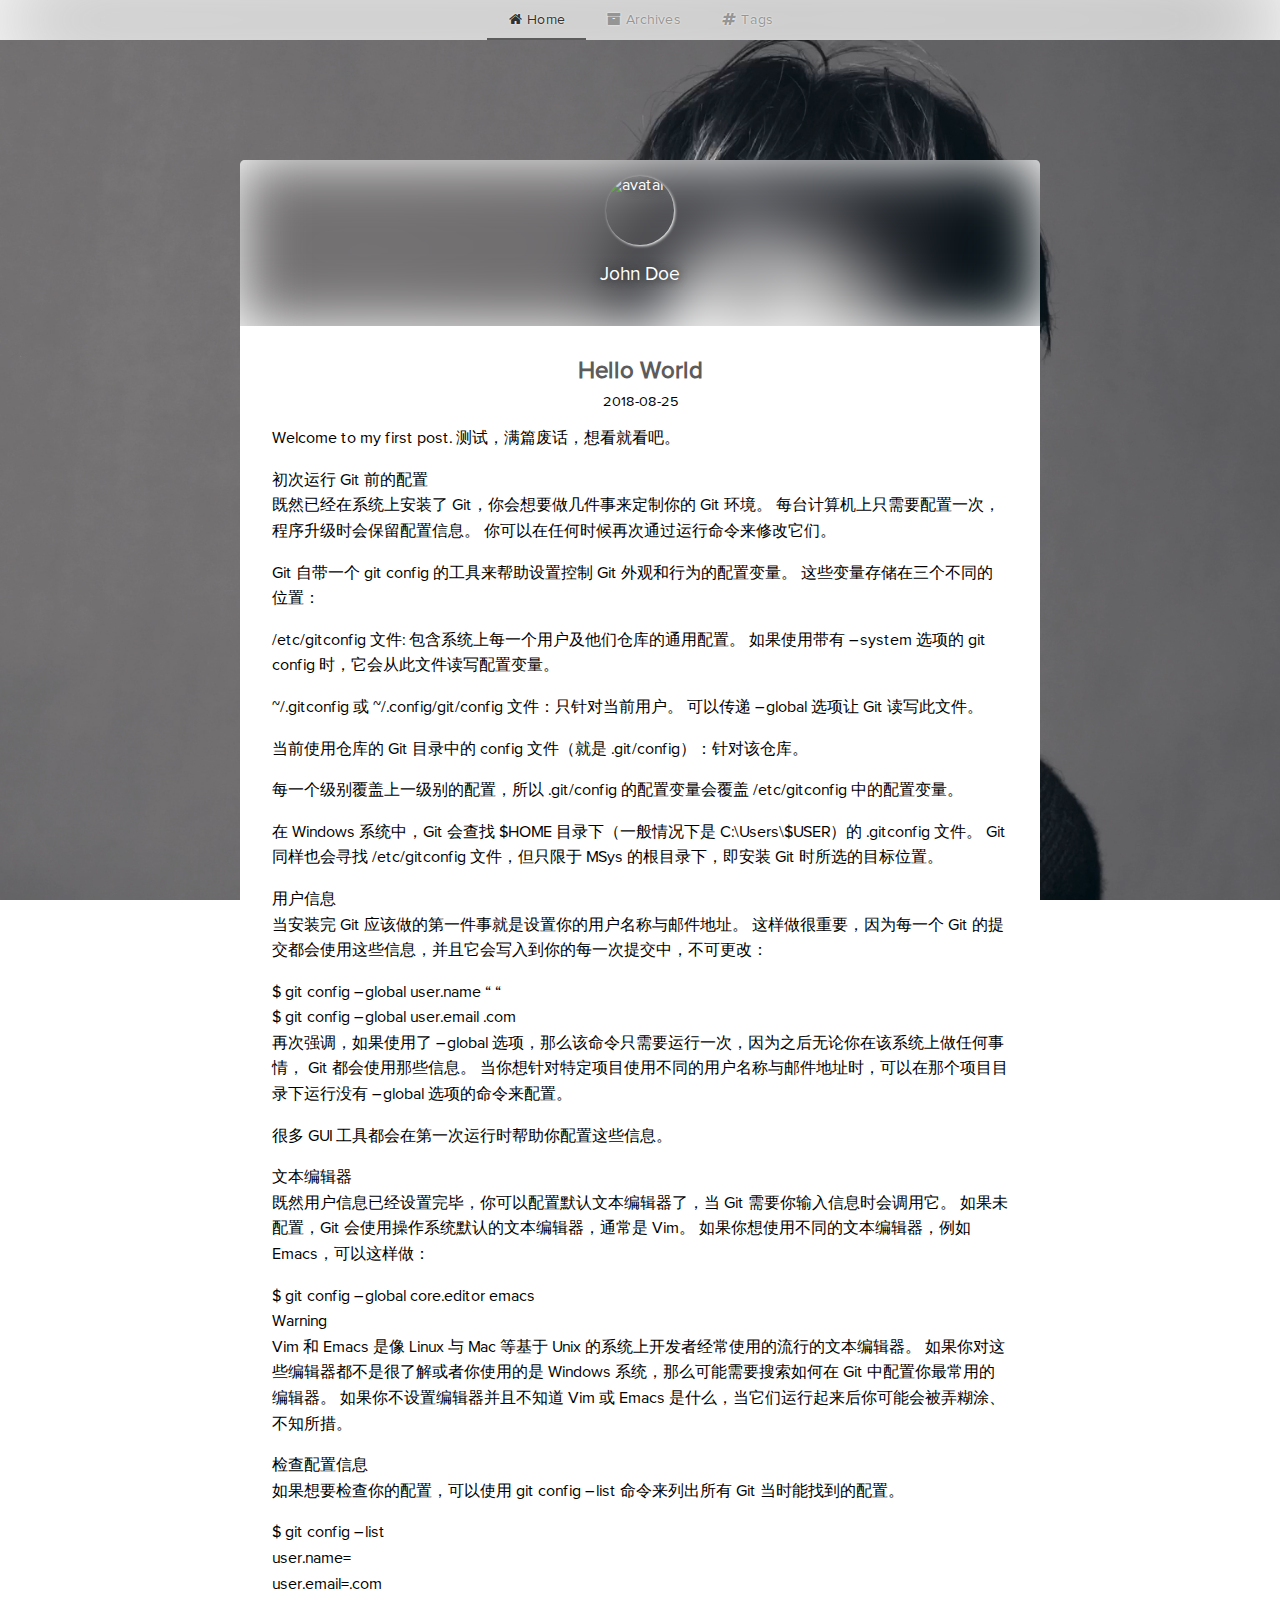
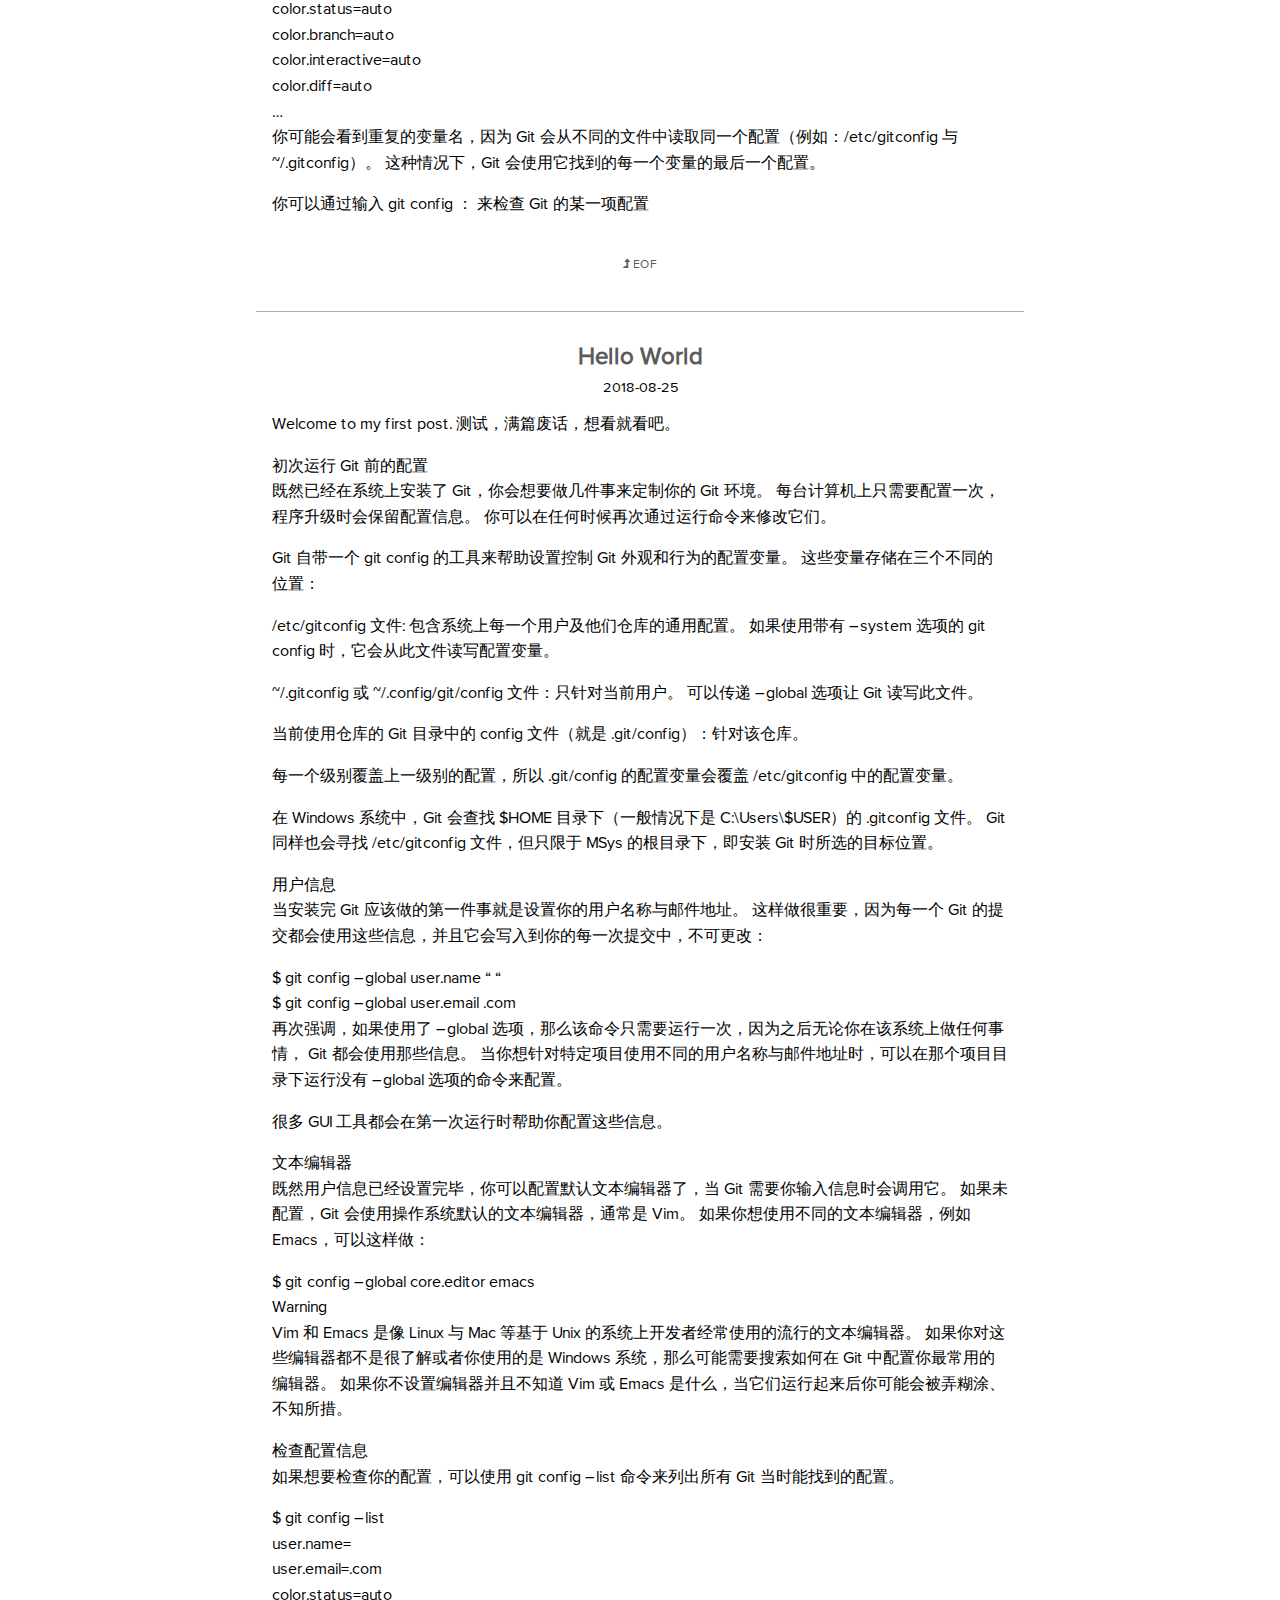
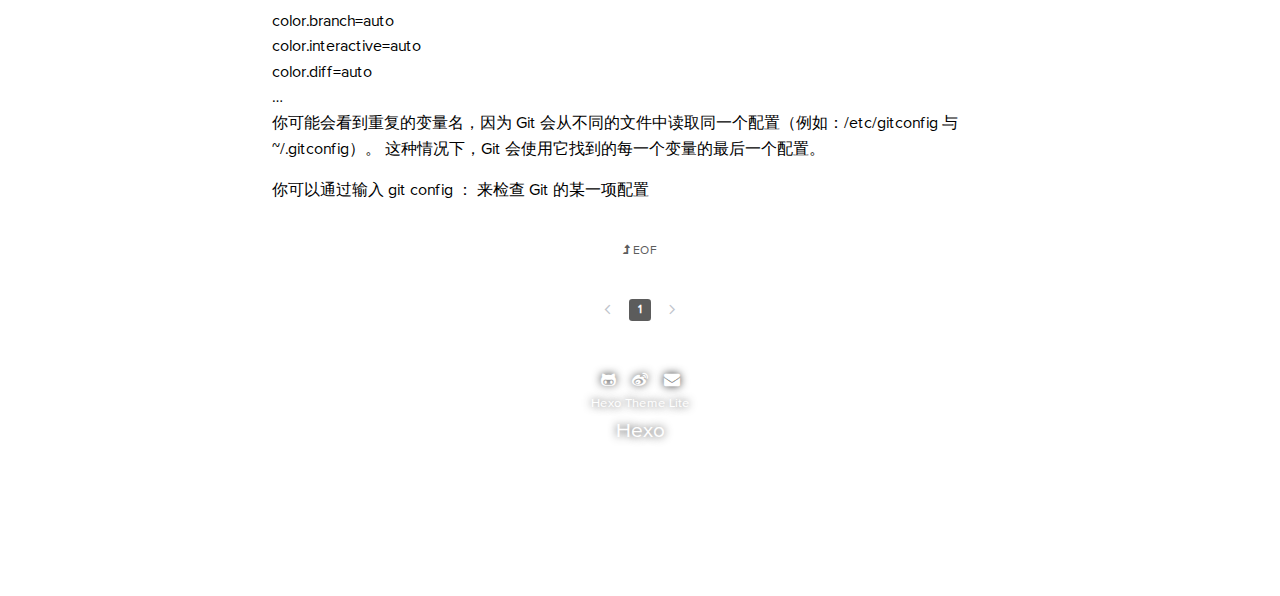
==== index.html @ 54b4a5de "Site updated: 2018-08-26 01:24:04" ====
<!doctype html><html lang=en><head><meta charset=UTF-8><meta name=viewport content="width=device-width,user-scalable=no,initial-scale=1,maximum-scale=1,minimum-scale=1"><meta http-equiv=X-UA-Compatible content="ie=edge"><link rel="shortcut icon" href=/static/favicon.ico><title>Hexo</title><link href=/static/css/app.c64eadfc8d3abfc9d85514dba4054813.css rel=stylesheet></head><body><div id=app></div><script type=text/javascript src=/static/js/manifest.992b63bf2abbf3194771.js></script><script type=text/javascript src=/static/js/vendor.e12dc8c9af1f7aa12436.js></script><script type=text/javascript src=/static/js/app.bc036f9167871d39aecf.js></script></body></html>
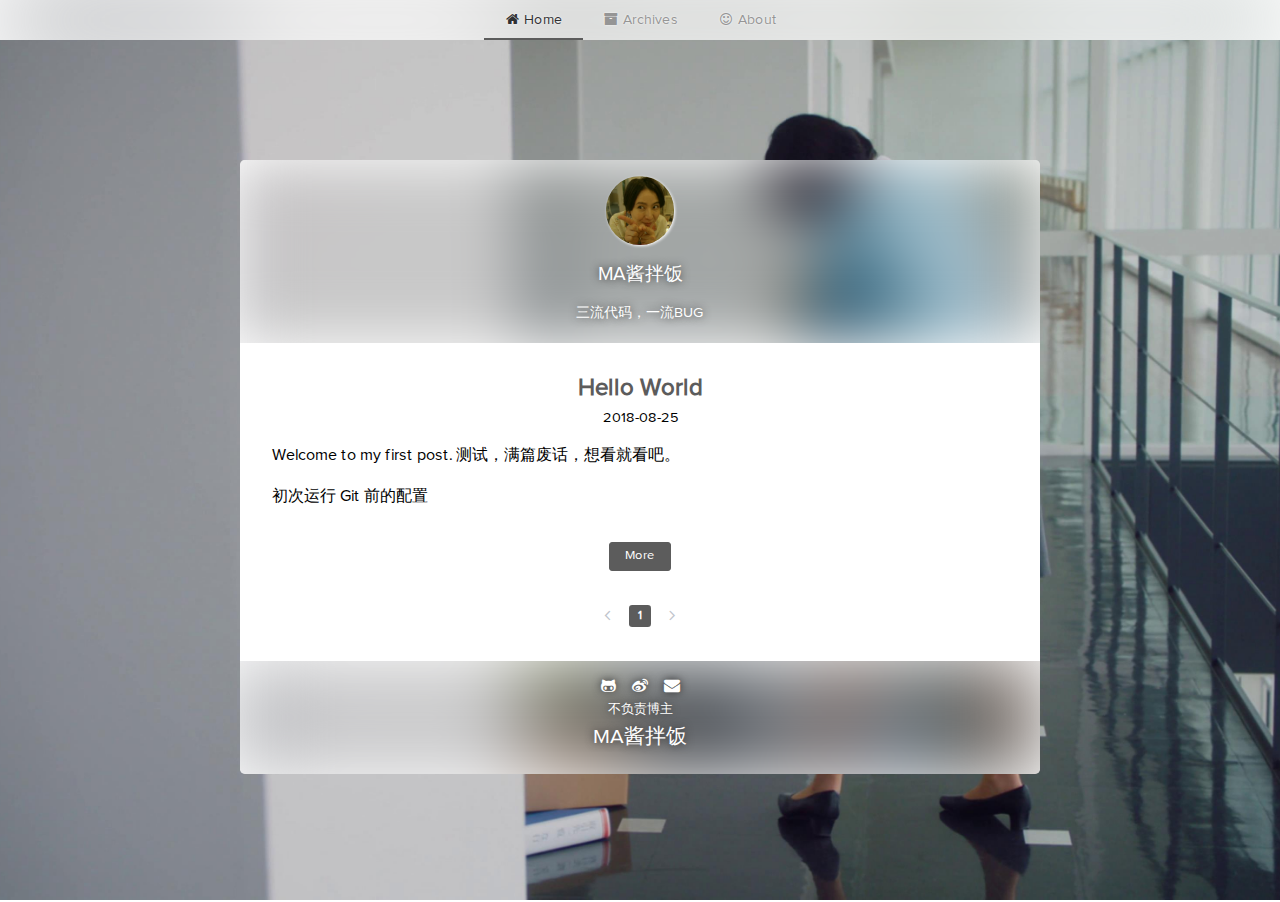
==== commit fc009c32: "Site updated: 2018-08-26 18:22:13" ====
--- a/index.html
+++ b/index.html
@@ -1 +1 @@
-<!doctype html><html lang=en><head><meta charset=UTF-8><meta name=viewport content="width=device-width,user-scalable=no,initial-scale=1,maximum-scale=1,minimum-scale=1"><meta http-equiv=X-UA-Compatible content="ie=edge"><link rel="shortcut icon" href=/static/favicon.ico><title>Hexo</title><link href=/static/css/app.c64eadfc8d3abfc9d85514dba4054813.css rel=stylesheet></head><body><div id=app></div><script type=text/javascript src=/static/js/manifest.992b63bf2abbf3194771.js></script><script type=text/javascript src=/static/js/vendor.e12dc8c9af1f7aa12436.js></script><script type=text/javascript src=/static/js/app.bc036f9167871d39aecf.js></script></body></html>+<!doctype html><html lang=en><head><meta charset=UTF-8><meta name=viewport content="width=device-width,user-scalable=no,initial-scale=1,maximum-scale=1,minimum-scale=1"><meta http-equiv=X-UA-Compatible content="ie=edge"><link rel="shortcut icon" href=/static/favicon.ico><title>MA酱拌饭</title><link href=/static/css/app.c64eadfc8d3abfc9d85514dba4054813.css rel=stylesheet></head><body><div id=app></div><script type=text/javascript src=/static/js/manifest.992b63bf2abbf3194771.js></script><script type=text/javascript src=/static/js/vendor.e12dc8c9af1f7aa12436.js></script><script type=text/javascript src=/static/js/app.bc036f9167871d39aecf.js></script></body></html>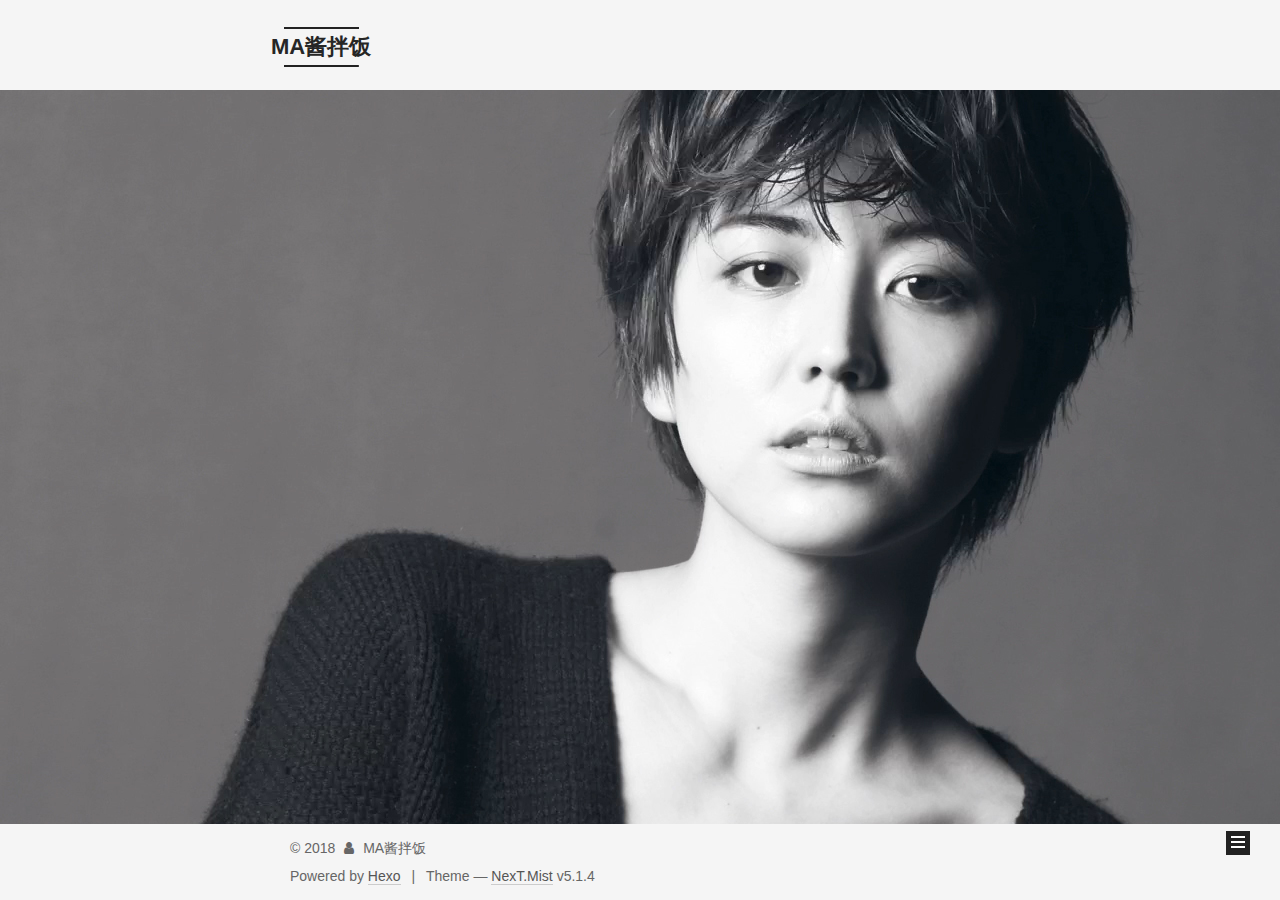
==== commit 130dcb99: "Site updated: 2018-08-26 22:28:32" ====
--- a/index.html
+++ b/index.html
@@ -1 +1,642 @@
-<!doctype html><html lang=en><head><meta charset=UTF-8><meta name=viewport content="width=device-width,user-scalable=no,initial-scale=1,maximum-scale=1,minimum-scale=1"><meta http-equiv=X-UA-Compatible content="ie=edge"><link rel="shortcut icon" href=/static/favicon.ico><title>MA酱拌饭</title><link href=/static/css/app.c64eadfc8d3abfc9d85514dba4054813.css rel=stylesheet></head><body><div id=app></div><script type=text/javascript src=/static/js/manifest.992b63bf2abbf3194771.js></script><script type=text/javascript src=/static/js/vendor.e12dc8c9af1f7aa12436.js></script><script type=text/javascript src=/static/js/app.bc036f9167871d39aecf.js></script></body></html>+<!DOCTYPE html>
+
+
+
+  
+
+
+<html class="theme-next mist use-motion" lang="">
+<head>
+  <meta charset="UTF-8"/>
+<meta http-equiv="X-UA-Compatible" content="IE=edge" />
+<meta name="viewport" content="width=device-width, initial-scale=1, maximum-scale=1"/>
+<meta name="theme-color" content="#222">
+
+
+
+
+
+
+
+
+
+<meta http-equiv="Cache-Control" content="no-transform" />
+<meta http-equiv="Cache-Control" content="no-siteapp" />
+
+
+
+
+
+
+
+
+
+
+
+
+
+
+
+
+  
+  
+  <link href="/lib/fancybox/source/jquery.fancybox.css?v=2.1.5" rel="stylesheet" type="text/css" />
+
+
+
+
+
+
+
+<link href="/lib/font-awesome/css/font-awesome.min.css?v=4.6.2" rel="stylesheet" type="text/css" />
+
+<link href="/css/main.css?v=5.1.4" rel="stylesheet" type="text/css" />
+
+
+  <link rel="apple-touch-icon" sizes="180x180" href="/images/apple-touch-icon-next.png?v=5.1.4">
+
+
+  <link rel="icon" type="image/png" sizes="32x32" href="/images/favicon-32x32-next.ico?v=5.1.4">
+
+
+  <link rel="icon" type="image/png" sizes="16x16" href="/images/favicon-16x16-next.ico?v=5.1.4">
+
+
+  <link rel="mask-icon" href="/images/logo.svg?v=5.1.4" color="#222">
+
+
+
+
+
+  <meta name="keywords" content="Hexo, NexT" />
+
+
+
+
+
+
+
+
+
+
+<meta name="description" content="三流代码，一流BUG">
+<meta property="og:type" content="website">
+<meta property="og:title" content="MA酱拌饭">
+<meta property="og:url" content="http://yoursite.com/index.html">
+<meta property="og:site_name" content="MA酱拌饭">
+<meta property="og:description" content="三流代码，一流BUG">
+<meta property="og:locale" content="default">
+<meta name="twitter:card" content="summary">
+<meta name="twitter:title" content="MA酱拌饭">
+<meta name="twitter:description" content="三流代码，一流BUG">
+
+
+
+<script type="text/javascript" id="hexo.configurations">
+  var NexT = window.NexT || {};
+  var CONFIG = {
+    root: '/',
+    scheme: 'Mist',
+    version: '5.1.4',
+    sidebar: {"position":"left","display":"post","offset":12,"b2t":false,"scrollpercent":false,"onmobile":false},
+    fancybox: true,
+    tabs: true,
+    motion: {"enable":true,"async":false,"transition":{"post_block":"fadeIn","post_header":"slideDownIn","post_body":"slideDownIn","coll_header":"slideLeftIn","sidebar":"slideUpIn"}},
+    duoshuo: {
+      userId: '0',
+      author: 'Author'
+    },
+    algolia: {
+      applicationID: '',
+      apiKey: '',
+      indexName: '',
+      hits: {"per_page":10},
+      labels: {"input_placeholder":"Search for Posts","hits_empty":"We didn't find any results for the search: ${query}","hits_stats":"${hits} results found in ${time} ms"}
+    }
+  };
+</script>
+
+
+
+  <link rel="canonical" href="http://yoursite.com/"/>
+
+
+
+
+
+  <title>MA酱拌饭</title>
+  
+
+
+
+
+
+
+
+
+</head>
+
+<body itemscope itemtype="http://schema.org/WebPage" lang="default">
+
+  
+  
+    
+  
+
+  <div class="container sidebar-position-left 
+  page-home">
+    <div class="headband"></div>
+
+    <header id="header" class="header" itemscope itemtype="http://schema.org/WPHeader">
+      <div class="header-inner"><div class="site-brand-wrapper">
+  <div class="site-meta ">
+    
+
+    <div class="custom-logo-site-title">
+      <a href="/"  class="brand" rel="start">
+        <span class="logo-line-before"><i></i></span>
+        <span class="site-title">MA酱拌饭</span>
+        <span class="logo-line-after"><i></i></span>
+      </a>
+    </div>
+      
+        <p class="site-subtitle"></p>
+      
+  </div>
+
+  <div class="site-nav-toggle">
+    <button>
+      <span class="btn-bar"></span>
+      <span class="btn-bar"></span>
+      <span class="btn-bar"></span>
+    </button>
+  </div>
+</div>
+
+<nav class="site-nav">
+  
+
+  
+    <ul id="menu" class="menu">
+      
+        
+        <li class="menu-item menu-item-home">
+          <a href="/" rel="section">
+            
+              <i class="menu-item-icon fa fa-fw fa-home"></i> <br />
+            
+            Home
+          </a>
+        </li>
+      
+        
+        <li class="menu-item menu-item-about">
+          <a href="/about/" rel="section">
+            
+              <i class="menu-item-icon fa fa-fw fa-user"></i> <br />
+            
+            About
+          </a>
+        </li>
+      
+        
+        <li class="menu-item menu-item-archives">
+          <a href="/archives/" rel="section">
+            
+              <i class="menu-item-icon fa fa-fw fa-archive"></i> <br />
+            
+            Archives
+          </a>
+        </li>
+      
+
+      
+    </ul>
+  
+
+  
+</nav>
+
+
+
+ </div>
+    </header>
+
+    <main id="main" class="main">
+      <div class="main-inner">
+        <div class="content-wrap">
+          <div id="content" class="content">
+            
+  <section id="posts" class="posts-expand">
+    
+      
+
+  
+
+  
+  
+  
+
+  <article class="post post-type-normal" itemscope itemtype="http://schema.org/Article">
+  
+  
+  
+  <div class="post-block">
+    <link itemprop="mainEntityOfPage" href="http://yoursite.com/2018/08/25/New-Post/">
+
+    <span hidden itemprop="author" itemscope itemtype="http://schema.org/Person">
+      <meta itemprop="name" content="MA酱拌饭">
+      <meta itemprop="description" content="">
+      <meta itemprop="image" content="/images/avatar.gif">
+    </span>
+
+    <span hidden itemprop="publisher" itemscope itemtype="http://schema.org/Organization">
+      <meta itemprop="name" content="MA酱拌饭">
+    </span>
+
+    
+      <header class="post-header">
+
+        
+        
+          <h1 class="post-title" itemprop="name headline">
+                
+                <a class="post-title-link" href="/2018/08/25/New-Post/" itemprop="url">Hello World</a></h1>
+        
+
+        <div class="post-meta">
+          <span class="post-time">
+            
+              <span class="post-meta-item-icon">
+                <i class="fa fa-calendar-o"></i>
+              </span>
+              
+                <span class="post-meta-item-text">Posted on</span>
+              
+              <time title="Post created" itemprop="dateCreated datePublished" datetime="2018-08-25T22:09:13+08:00">
+                2018-08-25
+              </time>
+            
+
+            
+
+            
+          </span>
+
+          
+
+          
+            
+          
+
+          
+          
+
+          
+
+          
+
+          
+
+        </div>
+      </header>
+    
+
+    
+    
+    
+    <div class="post-body" itemprop="articleBody">
+
+      
+      
+
+      
+        
+          <p>Welcome to my first post. 测试，满篇废话，想看就看吧。</p>
+<p>初次运行 Git 前的配置</p>
+          <!--noindex-->
+          <div class="post-button text-center">
+            <a class="btn" href="/2018/08/25/New-Post/#more" rel="contents">
+              Read more &raquo;
+            </a>
+          </div>
+          <!--/noindex-->
+        
+      
+    </div>
+    
+    
+    
+
+    
+
+    
+
+    
+
+    <footer class="post-footer">
+      
+
+      
+
+      
+
+      
+      
+        <div class="post-eof"></div>
+      
+    </footer>
+  </div>
+  
+  
+  
+  </article>
+
+
+    
+  </section>
+
+  
+
+
+          </div>
+          
+
+
+          
+
+        </div>
+        
+          
+  
+  <div class="sidebar-toggle">
+    <div class="sidebar-toggle-line-wrap">
+      <span class="sidebar-toggle-line sidebar-toggle-line-first"></span>
+      <span class="sidebar-toggle-line sidebar-toggle-line-middle"></span>
+      <span class="sidebar-toggle-line sidebar-toggle-line-last"></span>
+    </div>
+  </div>
+
+  <aside id="sidebar" class="sidebar">
+    
+    <div class="sidebar-inner">
+
+      
+
+      
+
+      <section class="site-overview-wrap sidebar-panel sidebar-panel-active">
+        <div class="site-overview">
+          <div class="site-author motion-element" itemprop="author" itemscope itemtype="http://schema.org/Person">
+            
+              <p class="site-author-name" itemprop="name">MA酱拌饭</p>
+              <p class="site-description motion-element" itemprop="description">三流代码，一流BUG</p>
+          </div>
+
+          <nav class="site-state motion-element">
+
+            
+              <div class="site-state-item site-state-posts">
+              
+                <a href="/archives/">
+              
+                  <span class="site-state-item-count">1</span>
+                  <span class="site-state-item-name">posts</span>
+                </a>
+              </div>
+            
+
+            
+
+            
+
+          </nav>
+
+          
+
+          
+            <div class="links-of-author motion-element">
+                
+                  <span class="links-of-author-item">
+                    <a href="https://github.com/sayitoDeng" target="_blank" title="GitHub">
+                      
+                        <i class="fa fa-fw fa-github"></i>GitHub</a>
+                  </span>
+                
+                  <span class="links-of-author-item">
+                    <a href="mailto:deng_baokang@hotmail.com" target="_blank" title="E-Mail">
+                      
+                        <i class="fa fa-fw fa-envelope"></i>E-Mail</a>
+                  </span>
+                
+            </div>
+          
+
+          
+          
+
+          
+          
+
+          
+
+        </div>
+      </section>
+
+      
+
+      
+
+    </div>
+  </aside>
+
+
+        
+      </div>
+    </main>
+
+    <footer id="footer" class="footer">
+      <div class="footer-inner">
+        <div class="copyright">&copy; <span itemprop="copyrightYear">2018</span>
+  <span class="with-love">
+    <i class="fa fa-user"></i>
+  </span>
+  <span class="author" itemprop="copyrightHolder">MA酱拌饭</span>
+
+  
+</div>
+
+
+  <div class="powered-by">Powered by <a class="theme-link" target="_blank" href="https://hexo.io">Hexo</a></div>
+
+
+
+  <span class="post-meta-divider">|</span>
+
+
+
+  <div class="theme-info">Theme &mdash; <a class="theme-link" target="_blank" href="https://github.com/iissnan/hexo-theme-next">NexT.Mist</a> v5.1.4</div>
+
+
+
+
+        
+
+
+
+
+
+
+
+        
+      </div>
+    </footer>
+
+    
+      <div class="back-to-top">
+        <i class="fa fa-arrow-up"></i>
+        
+      </div>
+    
+
+    
+
+  </div>
+
+  
+
+<script type="text/javascript">
+  if (Object.prototype.toString.call(window.Promise) !== '[object Function]') {
+    window.Promise = null;
+  }
+</script>
+
+
+
+
+
+
+
+
+
+  
+
+
+
+
+
+
+
+
+
+
+
+
+  
+  
+    <script type="text/javascript" src="/lib/jquery/index.js?v=2.1.3"></script>
+  
+
+  
+  
+    <script type="text/javascript" src="/lib/fastclick/lib/fastclick.min.js?v=1.0.6"></script>
+  
+
+  
+  
+    <script type="text/javascript" src="/lib/jquery_lazyload/jquery.lazyload.js?v=1.9.7"></script>
+  
+
+  
+  
+    <script type="text/javascript" src="/lib/velocity/velocity.min.js?v=1.2.1"></script>
+  
+
+  
+  
+    <script type="text/javascript" src="/lib/velocity/velocity.ui.min.js?v=1.2.1"></script>
+  
+
+  
+  
+    <script type="text/javascript" src="/lib/fancybox/source/jquery.fancybox.pack.js?v=2.1.5"></script>
+  
+
+
+  
+
+
+  <script type="text/javascript" src="/js/src/utils.js?v=5.1.4"></script>
+
+  <script type="text/javascript" src="/js/src/motion.js?v=5.1.4"></script>
+
+
+
+  
+  
+
+  
+
+  
+
+
+  <script type="text/javascript" src="/js/src/bootstrap.js?v=5.1.4"></script>
+
+
+
+  
+
+
+  
+
+
+
+
+	
+
+
+
+
+
+  
+
+
+
+
+
+  
+
+
+
+
+
+
+
+
+
+
+
+
+  
+
+
+
+
+
+  
+
+  
+
+  
+
+  
+  
+
+  
+
+  
+
+  
+
+</body>
+</html>
--- a/css/main.css
+++ b/css/main.css
@@ -0,0 +1,2913 @@
+/* normalize.css v3.0.2 | MIT License | git.io/normalize */
+html {
+  font-family: sans-serif; /* 1 */
+  -ms-text-size-adjust: 100%; /* 2 */
+  -webkit-text-size-adjust: 100%; /* 2 */
+}
+body {
+  margin: 0;
+}
+article,
+aside,
+details,
+figcaption,
+figure,
+footer,
+header,
+hgroup,
+main,
+menu,
+nav,
+section,
+summary {
+  display: block;
+}
+audio,
+canvas,
+progress,
+video {
+  display: inline-block; /* 1 */
+  vertical-align: baseline; /* 2 */
+}
+audio:not([controls]) {
+  display: none;
+  height: 0;
+}
+[hidden],
+template {
+  display: none;
+}
+a {
+  background-color: transparent;
+}
+a:active,
+a:hover {
+  outline: 0;
+}
+abbr[title] {
+  border-bottom: 1px dotted;
+}
+b,
+strong {
+  font-weight: bold;
+}
+dfn {
+  font-style: italic;
+}
+h1 {
+  font-size: 2em;
+  margin: 0.67em 0;
+}
+mark {
+  background: #ff0;
+  color: #000;
+}
+small {
+  font-size: 80%;
+}
+sub,
+sup {
+  font-size: 75%;
+  line-height: 0;
+  position: relative;
+  vertical-align: baseline;
+}
+sup {
+  top: -0.5em;
+}
+sub {
+  bottom: -0.25em;
+}
+img {
+  border: 0;
+}
+svg:not(:root) {
+  overflow: hidden;
+}
+figure {
+  margin: 1em 40px;
+}
+hr {
+  -moz-box-sizing: content-box;
+  box-sizing: content-box;
+  height: 0;
+}
+pre {
+  overflow: auto;
+}
+code,
+kbd,
+pre,
+samp {
+  font-family: monospace, monospace;
+  font-size: 1em;
+}
+button,
+input,
+optgroup,
+select,
+textarea {
+  color: inherit; /* 1 */
+  font: inherit; /* 2 */
+  margin: 0; /* 3 */
+}
+button {
+  overflow: visible;
+}
+button,
+select {
+  text-transform: none;
+}
+button,
+html input[type="button"],
+input[type="reset"],
+input[type="submit"] {
+  -webkit-appearance: button; /* 2 */
+  cursor: pointer; /* 3 */
+}
+button[disabled],
+html input[disabled] {
+  cursor: default;
+}
+button::-moz-focus-inner,
+input::-moz-focus-inner {
+  border: 0;
+  padding: 0;
+}
+input {
+  line-height: normal;
+}
+input[type="checkbox"],
+input[type="radio"] {
+  box-sizing: border-box; /* 1 */
+  padding: 0; /* 2 */
+}
+input[type="number"]::-webkit-inner-spin-button,
+input[type="number"]::-webkit-outer-spin-button {
+  height: auto;
+}
+input[type="search"] {
+  -webkit-appearance: textfield; /* 1 */
+  -moz-box-sizing: content-box;
+  -webkit-box-sizing: content-box; /* 2 */
+  box-sizing: content-box;
+}
+input[type="search"]::-webkit-search-cancel-button,
+input[type="search"]::-webkit-search-decoration {
+  -webkit-appearance: none;
+}
+fieldset {
+  border: 1px solid #c0c0c0;
+  margin: 0 2px;
+  padding: 0.35em 0.625em 0.75em;
+}
+legend {
+  border: 0; /* 1 */
+  padding: 0; /* 2 */
+}
+textarea {
+  overflow: auto;
+}
+optgroup {
+  font-weight: bold;
+}
+table {
+  border-collapse: collapse;
+  border-spacing: 0;
+}
+td,
+th {
+  padding: 0;
+}
+::selection {
+  background: #262a30;
+  color: #fff;
+}
+body {
+  position: relative;
+  font-family: 'Lato', "PingFang SC", "Microsoft YaHei", sans-serif;
+  font-size: 14px;
+  line-height: 2;
+  color: #555;
+  background: #fff;
+}
+@media (max-width: 767px) {
+  body {
+    padding-right: 0 !important;
+  }
+}
+@media (min-width: 768px) and (max-width: 991px) {
+  body {
+    padding-right: 0 !important;
+  }
+}
+@media (min-width: 1600px) {
+  body {
+    font-size: 16px;
+  }
+}
+h1,
+h2,
+h3,
+h4,
+h5,
+h6 {
+  margin: 0;
+  padding: 0;
+  font-weight: bold;
+  line-height: 1.5;
+  font-family: 'Lato', "PingFang SC", "Microsoft YaHei", sans-serif;
+}
+h2,
+h3,
+h4,
+h5,
+h6 {
+  margin: 20px 0 15px;
+}
+h1 {
+  font-size: 24px;
+}
+@media (max-width: 767px) {
+  h1 {
+    font-size: 20px;
+  }
+}
+h2 {
+  font-size: 22px;
+}
+@media (max-width: 767px) {
+  h2 {
+    font-size: 18px;
+  }
+}
+h3 {
+  font-size: 20px;
+}
+@media (max-width: 767px) {
+  h3 {
+    font-size: 16px;
+  }
+}
+h4 {
+  font-size: 18px;
+}
+@media (max-width: 767px) {
+  h4 {
+    font-size: 14px;
+  }
+}
+h5 {
+  font-size: 16px;
+}
+@media (max-width: 767px) {
+  h5 {
+    font-size: 12px;
+  }
+}
+h6 {
+  font-size: 14px;
+}
+@media (max-width: 767px) {
+  h6 {
+    font-size: 10px;
+  }
+}
+p {
+  margin: 0 0 20px 0;
+}
+a {
+  color: #555;
+  text-decoration: none;
+  outline: none;
+  border-bottom: 1px solid #999;
+  word-wrap: break-word;
+}
+a:hover {
+  color: #222;
+  border-bottom-color: #222;
+}
+blockquote {
+  margin: 0;
+  padding: 0;
+}
+img {
+  display: block;
+  margin: auto;
+  max-width: 100%;
+  height: auto;
+}
+hr {
+  margin: 40px 0;
+  height: 3px;
+  border: none;
+  background-color: #ddd;
+  background-image: repeating-linear-gradient(-45deg, #fff, #fff 4px, transparent 4px, transparent 8px);
+}
+blockquote {
+  padding: 0 15px;
+  color: #666;
+  border-left: 4px solid #ddd;
+}
+blockquote cite::before {
+  content: "-";
+  padding: 0 5px;
+}
+dt {
+  font-weight: 700;
+}
+dd {
+  margin: 0;
+  padding: 0;
+}
+kbd {
+  border: 1px solid #ccc;
+  border-radius: 0.2em;
+  box-shadow: 0.1em 0.1em 0.2em rgba(0,0,0,0.1);
+  background-color: #f9f9f9;
+  font-family: inherit;
+  background-image: -webkit-linear-gradient(top, #eee, #fff, #eee);
+  padding: 0.1em 0.3em;
+  white-space: nowrap;
+}
+.text-left {
+  text-align: left;
+}
+.text-center {
+  text-align: center;
+}
+.text-right {
+  text-align: right;
+}
+.text-justify {
+  text-align: justify;
+}
+.text-nowrap {
+  white-space: nowrap;
+}
+.text-lowercase {
+  text-transform: lowercase;
+}
+.text-uppercase {
+  text-transform: uppercase;
+}
+.text-capitalize {
+  text-transform: capitalize;
+}
+.center-block {
+  display: block;
+  margin-left: auto;
+  margin-right: auto;
+}
+.clearfix:before,
+.clearfix:after {
+  content: " ";
+  display: table;
+}
+.clearfix:after {
+  clear: both;
+}
+.pullquote {
+  width: 45%;
+}
+.pullquote.left {
+  float: left;
+  margin-left: 5px;
+  margin-right: 10px;
+}
+.pullquote.right {
+  float: right;
+  margin-left: 10px;
+  margin-right: 5px;
+}
+.affix.affix.affix {
+  position: fixed;
+}
+.translation {
+  margin-top: -20px;
+  font-size: 14px;
+  color: #999;
+}
+.scrollbar-measure {
+  width: 100px;
+  height: 100px;
+  overflow: scroll;
+  position: absolute;
+  top: -9999px;
+}
+.use-motion .motion-element {
+  opacity: 0;
+}
+table {
+  margin: 20px 0;
+  width: 100%;
+  border-collapse: collapse;
+  border-spacing: 0;
+  border: 1px solid #ddd;
+  font-size: 14px;
+  table-layout: fixed;
+  word-wrap: break-all;
+}
+table>tbody>tr:nth-of-type(odd) {
+  background-color: #f9f9f9;
+}
+table>tbody>tr:hover {
+  background-color: #f5f5f5;
+}
+caption,
+th,
+td {
+  padding: 8px;
+  text-align: left;
+  vertical-align: middle;
+  font-weight: normal;
+}
+th,
+td {
+  border-bottom: 3px solid #ddd;
+  border-right: 1px solid #eee;
+}
+th {
+  padding-bottom: 10px;
+  font-weight: 700;
+}
+td {
+  border-bottom-width: 1px;
+}
+html,
+body {
+  height: 100%;
+}
+.container {
+  position: relative;
+  min-height: 100%;
+}
+.header-inner {
+  margin: 0 auto;
+  padding: 100px 0 70px;
+  width: 700px;
+}
+@media (min-width: 1600px) {
+  .container .header-inner {
+    width: 900px;
+  }
+}
+.main {
+  padding-bottom: 150px;
+}
+.main-inner {
+  margin: 0 auto;
+  width: 700px;
+}
+@media (min-width: 1600px) {
+  .container .main-inner {
+    width: 900px;
+  }
+}
+.footer {
+  position: absolute;
+  left: 0;
+  bottom: 0;
+  width: 100%;
+  min-height: 50px;
+}
+.footer-inner {
+  box-sizing: border-box;
+  margin: 20px auto;
+  width: 700px;
+}
+@media (min-width: 1600px) {
+  .container .footer-inner {
+    width: 900px;
+  }
+}
+pre,
+.highlight {
+  overflow: auto;
+  margin: 20px 0;
+  padding: 0;
+  font-size: 13px;
+  color: #4d4d4c;
+  background: #f7f7f7;
+  line-height: 1.6;
+}
+pre,
+code {
+  font-family: consolas, Menlo, "PingFang SC", "Microsoft YaHei", monospace;
+}
+code {
+  padding: 2px 4px;
+  word-wrap: break-word;
+  color: #555;
+  background: #eee;
+  border-radius: 3px;
+  font-size: 13px;
+}
+pre {
+  padding: 10px;
+}
+pre code {
+  padding: 0;
+  color: #4d4d4c;
+  background: none;
+  text-shadow: none;
+}
+.highlight {
+  border-radius: 1px;
+}
+.highlight pre {
+  border: none;
+  margin: 0;
+  padding: 10px 0;
+}
+.highlight table {
+  margin: 0;
+  width: auto;
+  border: none;
+}
+.highlight td {
+  border: none;
+  padding: 0;
+}
+.highlight figcaption {
+  font-size: 1em;
+  color: #4d4d4c;
+  line-height: 1em;
+  margin-bottom: 1em;
+}
+.highlight figcaption:before,
+.highlight figcaption:after {
+  content: " ";
+  display: table;
+}
+.highlight figcaption:after {
+  clear: both;
+}
+.highlight figcaption a {
+  float: right;
+  color: #4d4d4c;
+}
+.highlight figcaption a:hover {
+  border-bottom-color: #4d4d4c;
+}
+.highlight .gutter pre {
+  padding-left: 10px;
+  padding-right: 10px;
+  color: #869194;
+  text-align: right;
+  background-color: #eff2f3;
+}
+.highlight .code pre {
+  width: 100%;
+  padding-left: 10px;
+  padding-right: 10px;
+  background-color: #f7f7f7;
+}
+.highlight .line {
+  height: 20px;
+}
+.gutter {
+  -webkit-user-select: none;
+  -moz-user-select: none;
+  -ms-user-select: none;
+  user-select: none;
+}
+.gist table {
+  width: auto;
+}
+.gist table td {
+  border: none;
+}
+pre .deletion {
+  background: #fdd;
+}
+pre .addition {
+  background: #dfd;
+}
+pre .meta {
+  color: #8959a8;
+}
+pre .comment {
+  color: #8e908c;
+}
+pre .variable,
+pre .attribute,
+pre .tag,
+pre .regexp,
+pre .ruby .constant,
+pre .xml .tag .title,
+pre .xml .pi,
+pre .xml .doctype,
+pre .html .doctype,
+pre .css .id,
+pre .css .class,
+pre .css .pseudo {
+  color: #c82829;
+}
+pre .number,
+pre .preprocessor,
+pre .built_in,
+pre .literal,
+pre .params,
+pre .constant,
+pre .command {
+  color: #f5871f;
+}
+pre .ruby .class .title,
+pre .css .rules .attribute,
+pre .string,
+pre .value,
+pre .inheritance,
+pre .header,
+pre .ruby .symbol,
+pre .xml .cdata,
+pre .special,
+pre .number,
+pre .formula {
+  color: #718c00;
+}
+pre .title,
+pre .css .hexcolor {
+  color: #3e999f;
+}
+pre .function,
+pre .python .decorator,
+pre .python .title,
+pre .ruby .function .title,
+pre .ruby .title .keyword,
+pre .perl .sub,
+pre .javascript .title,
+pre .coffeescript .title {
+  color: #4271ae;
+}
+pre .keyword,
+pre .javascript .function {
+  color: #8959a8;
+}
+.full-image.full-image.full-image.full-image {
+  border: none;
+  max-width: 100%;
+  width: auto;
+  margin: 20px auto 25px;
+}
+@media (min-width: 992px) {
+  .full-image.full-image.full-image.full-image {
+    max-width: none;
+    width: 110%;
+    margin: 25px -5%;
+  }
+}
+.blockquote-center,
+.page-home .post-type-quote blockquote,
+.page-post-detail .post-type-quote blockquote {
+  position: relative;
+  margin: 40px 0;
+  padding: 0;
+  border-left: none;
+  text-align: center;
+}
+.blockquote-center::before,
+.page-home .post-type-quote blockquote::before,
+.page-post-detail .post-type-quote blockquote::before,
+.blockquote-center::after,
+.page-home .post-type-quote blockquote::after,
+.page-post-detail .post-type-quote blockquote::after {
+  position: absolute;
+  content: ' ';
+  display: block;
+  width: 100%;
+  height: 24px;
+  opacity: 0.2;
+  background-repeat: no-repeat;
+  background-position: 0 -6px;
+  background-size: 22px 22px;
+}
+.blockquote-center::before,
+.page-home .post-type-quote blockquote::before,
+.page-post-detail .post-type-quote blockquote::before {
+  top: -20px;
+  background-image: url("../images/quote-l.svg");
+  border-top: 1px solid #ccc;
+}
+.blockquote-center::after,
+.page-home .post-type-quote blockquote::after,
+.page-post-detail .post-type-quote blockquote::after {
+  bottom: -20px;
+  background-image: url("../images/quote-r.svg");
+  border-bottom: 1px solid #ccc;
+  background-position: 100% 8px;
+}
+.blockquote-center p,
+.page-home .post-type-quote blockquote p,
+.page-post-detail .post-type-quote blockquote p,
+.blockquote-center div,
+.page-home .post-type-quote blockquote div,
+.page-post-detail .post-type-quote blockquote div {
+  text-align: center;
+}
+.post .post-body .group-picture img {
+  box-sizing: border-box;
+  padding: 0 3px;
+  border: none;
+}
+.post .group-picture-row {
+  overflow: hidden;
+  margin-top: 6px;
+}
+.post .group-picture-row:first-child {
+  margin-top: 0;
+}
+.post .group-picture-column {
+  float: left;
+}
+.page-post-detail .post-body .group-picture-column {
+  float: none;
+  margin-top: 10px;
+  width: auto !important;
+}
+.page-post-detail .post-body .group-picture-column img {
+  margin: 0 auto;
+}
+.page-archive .group-picture-container {
+  overflow: hidden;
+}
+.page-archive .group-picture-row {
+  float: left;
+}
+.page-archive .group-picture-row:first-child {
+  margin-top: 6px;
+}
+.page-archive .group-picture-column {
+  max-width: 150px;
+  max-height: 150px;
+}
+.post-body .note {
+  position: relative;
+  padding: 15px;
+  margin-bottom: 20px;
+  border: 1px solid #eee;
+  border-left-width: 5px;
+  border-radius: 3px;
+}
+.post-body .note h2,
+.post-body .note h3,
+.post-body .note h4,
+.post-body .note h5,
+.post-body .note h6 {
+  margin-top: 0;
+  margin-bottom: 0;
+  border-bottom: initial;
+  padding-top: 0 !important;
+}
+.post-body .note p:first-child,
+.post-body .note ul:first-child,
+.post-body .note ol:first-child,
+.post-body .note table:first-child,
+.post-body .note pre:first-child,
+.post-body .note blockquote:first-child {
+  margin-top: 0;
+}
+.post-body .note p:last-child,
+.post-body .note ul:last-child,
+.post-body .note ol:last-child,
+.post-body .note table:last-child,
+.post-body .note pre:last-child,
+.post-body .note blockquote:last-child {
+  margin-bottom: 0;
+}
+.post-body .note.default {
+  border-left-color: #777;
+}
+.post-body .note.default h2,
+.post-body .note.default h3,
+.post-body .note.default h4,
+.post-body .note.default h5,
+.post-body .note.default h6 {
+  color: #777;
+}
+.post-body .note.primary {
+  border-left-color: #6f42c1;
+}
+.post-body .note.primary h2,
+.post-body .note.primary h3,
+.post-body .note.primary h4,
+.post-body .note.primary h5,
+.post-body .note.primary h6 {
+  color: #6f42c1;
+}
+.post-body .note.info {
+  border-left-color: #428bca;
+}
+.post-body .note.info h2,
+.post-body .note.info h3,
+.post-body .note.info h4,
+.post-body .note.info h5,
+.post-body .note.info h6 {
+  color: #428bca;
+}
+.post-body .note.success {
+  border-left-color: #5cb85c;
+}
+.post-body .note.success h2,
+.post-body .note.success h3,
+.post-body .note.success h4,
+.post-body .note.success h5,
+.post-body .note.success h6 {
+  color: #5cb85c;
+}
+.post-body .note.warning {
+  border-left-color: #f0ad4e;
+}
+.post-body .note.warning h2,
+.post-body .note.warning h3,
+.post-body .note.warning h4,
+.post-body .note.warning h5,
+.post-body .note.warning h6 {
+  color: #f0ad4e;
+}
+.post-body .note.danger {
+  border-left-color: #d9534f;
+}
+.post-body .note.danger h2,
+.post-body .note.danger h3,
+.post-body .note.danger h4,
+.post-body .note.danger h5,
+.post-body .note.danger h6 {
+  color: #d9534f;
+}
+.post-body .label {
+  display: inline;
+  padding: 0 2px;
+  white-space: nowrap;
+}
+.post-body .label.default {
+  background-color: #f0f0f0;
+}
+.post-body .label.primary {
+  background-color: #efe6f7;
+}
+.post-body .label.info {
+  background-color: #e5f2f8;
+}
+.post-body .label.success {
+  background-color: #e7f4e9;
+}
+.post-body .label.warning {
+  background-color: #fcf6e1;
+}
+.post-body .label.danger {
+  background-color: #fae8eb;
+}
+.post-body .tabs {
+  position: relative;
+  display: block;
+  margin-bottom: 20px;
+  padding-top: 10px;
+}
+.post-body .tabs ul.nav-tabs {
+  margin: 0;
+  padding: 0;
+  display: flex;
+  margin-bottom: -1px;
+}
+@media (max-width: 413px) {
+  .post-body .tabs ul.nav-tabs {
+    display: block;
+    margin-bottom: 5px;
+  }
+}
+.post-body .tabs ul.nav-tabs li.tab {
+  list-style-type: none !important;
+  margin: 0 0.25em 0 0;
+  border-top: 3px solid transparent;
+  border-left: 1px solid transparent;
+  border-right: 1px solid transparent;
+}
+@media (max-width: 413px) {
+  .post-body .tabs ul.nav-tabs li.tab {
+    margin: initial;
+    border-top: 1px solid transparent;
+    border-left: 3px solid transparent;
+    border-right: 1px solid transparent;
+    border-bottom: 1px solid transparent;
+  }
+}
+.post-body .tabs ul.nav-tabs li.tab a {
+  outline: 0;
+  border-bottom: initial;
+  display: block;
+  line-height: 1.8em;
+  padding: 0.25em 0.75em;
+  transition-duration: 0.2s;
+  transition-timing-function: ease-out;
+  transition-delay: 0s;
+}
+.post-body .tabs ul.nav-tabs li.tab a i {
+  width: 1.285714285714286em;
+}
+.post-body .tabs ul.nav-tabs li.tab.active {
+  border-top: 3px solid #fc6423;
+  border-left: 1px solid #ddd;
+  border-right: 1px solid #ddd;
+  background-color: #fff;
+}
+@media (max-width: 413px) {
+  .post-body .tabs ul.nav-tabs li.tab.active {
+    border-top: 1px solid #ddd;
+    border-left: 3px solid #fc6423;
+    border-right: 1px solid #ddd;
+    border-bottom: 1px solid #ddd;
+  }
+}
+.post-body .tabs ul.nav-tabs li.tab.active a {
+  cursor: default;
+  color: #555;
+}
+.post-body .tabs .tab-content {
+  background-color: #fff;
+}
+.post-body .tabs .tab-content .tab-pane {
+  border: 1px solid #ddd;
+  padding: 20px 20px 0 20px;
+}
+.post-body .tabs .tab-content .tab-pane:not(.active) {
+  display: none !important;
+}
+.post-body .tabs .tab-content .tab-pane.active {
+  display: block !important;
+}
+.btn {
+  display: inline-block;
+  padding: 0 20px;
+  font-size: 14px;
+  color: #555;
+  background: transparent;
+  border: 2px solid #222;
+  text-decoration: none;
+  border-radius: 0;
+  transition-property: background-color;
+  transition-duration: 0.2s;
+  transition-timing-function: ease-in-out;
+  transition-delay: 0s;
+  line-height: 2;
+}
+.btn:hover {
+  border-color: #222;
+  color: #222;
+  background: #fff;
+}
+.btn +.btn {
+  margin: 0 0 8px 8px;
+}
+.btn .fa-fw {
+  width: 1.285714285714286em;
+  text-align: left;
+}
+.btn-bar {
+  display: block;
+  width: 22px;
+  height: 2px;
+  background: #555;
+  border-radius: 1px;
+}
+.btn-bar+.btn-bar {
+  margin-top: 4px;
+}
+.pagination {
+  margin: 120px 0 40px;
+  text-align: center;
+  border-top: 1px solid #eee;
+}
+.page-number-basic,
+.pagination .prev,
+.pagination .next,
+.pagination .page-number,
+.pagination .space {
+  display: inline-block;
+  position: relative;
+  top: -1px;
+  margin: 0 10px;
+  padding: 0 11px;
+}
+@media (max-width: 767px) {
+  .page-number-basic,
+  .pagination .prev,
+  .pagination .next,
+  .pagination .page-number,
+  .pagination .space {
+    margin: 0 5px;
+  }
+}
+.pagination .prev,
+.pagination .next,
+.pagination .page-number {
+  border-bottom: 0;
+  border-top: 1px solid #eee;
+  transition-property: border-color;
+  transition-duration: 0.2s;
+  transition-timing-function: ease-in-out;
+  transition-delay: 0s;
+}
+.pagination .prev:hover,
+.pagination .next:hover,
+.pagination .page-number:hover {
+  border-top-color: #222;
+}
+.pagination .space {
+  padding: 0;
+  margin: 0;
+}
+.pagination .prev {
+  margin-left: 0;
+}
+.pagination .next {
+  margin-right: 0;
+}
+.pagination .page-number.current {
+  color: #fff;
+  background: #ccc;
+  border-top-color: #ccc;
+}
+@media (max-width: 767px) {
+  .pagination {
+    border-top: none;
+  }
+  .pagination .prev,
+  .pagination .next,
+  .pagination .page-number {
+    margin-bottom: 10px;
+    border-top: 0;
+    border-bottom: 1px solid #eee;
+    padding: 0 10px;
+  }
+  .pagination .prev:hover,
+  .pagination .next:hover,
+  .pagination .page-number:hover {
+    border-bottom-color: #222;
+  }
+}
+.comments {
+  margin: 60px 20px 0;
+}
+.tag-cloud {
+  text-align: center;
+}
+.tag-cloud a {
+  display: inline-block;
+  margin: 10px;
+}
+.back-to-top {
+  box-sizing: border-box;
+  position: fixed;
+  bottom: -100px;
+  right: 30px;
+  z-index: 1050;
+  padding: 0 6px;
+  width: 24px;
+  background: #222;
+  font-size: 12px;
+  opacity: 1;
+  color: #fff;
+  cursor: pointer;
+  text-align: center;
+  -webkit-transform: translateZ(0);
+  transition-property: bottom;
+  transition-duration: 0.2s;
+  transition-timing-function: ease-in-out;
+  transition-delay: 0s;
+}
+@media (min-width: 768px) and (max-width: 991px) {
+  .back-to-top {
+    display: none !important;
+  }
+}
+@media (max-width: 767px) {
+  .back-to-top {
+    display: none !important;
+  }
+}
+.back-to-top.back-to-top-on {
+  bottom: 19px;
+}
+.header {
+  background: transparent;
+}
+.header-inner {
+  position: relative;
+}
+.headband {
+  height: 3px;
+  background: #222;
+}
+.site-meta {
+  margin: 0;
+  text-align: left;
+}
+@media (max-width: 767px) {
+  .site-meta {
+    text-align: center;
+  }
+}
+.brand {
+  position: relative;
+  display: inline-block;
+  padding: 0 40px;
+  color: #222;
+  background: #222;
+  border-bottom: none;
+}
+.brand:hover {
+  color: #222;
+}
+.logo {
+  display: inline-block;
+  margin-right: 5px;
+  line-height: 36px;
+  vertical-align: top;
+}
+.site-title {
+  display: inline-block;
+  vertical-align: top;
+  line-height: 36px;
+  font-size: 20px;
+  font-weight: normal;
+  font-family: 'Lato', "PingFang SC", "Microsoft YaHei", sans-serif;
+}
+.site-subtitle {
+  margin-top: 10px;
+  font-size: 13px;
+  color: #999;
+}
+.use-motion .brand {
+  opacity: 0;
+}
+.use-motion .logo,
+.use-motion .site-title,
+.use-motion .site-subtitle {
+  opacity: 0;
+  position: relative;
+  top: -10px;
+}
+.site-nav-toggle {
+  display: none;
+  position: absolute;
+  top: 10px;
+  left: 10px;
+}
+@media (max-width: 767px) {
+  .site-nav-toggle {
+    display: block;
+  }
+}
+.site-nav-toggle button {
+  margin-top: 2px;
+  padding: 9px 10px;
+  background: transparent;
+  border: none;
+}
+@media (max-width: 767px) {
+  .site-nav {
+    display: none;
+    margin: 0 -10px;
+    padding: 0 10px;
+    clear: both;
+    border-top: 1px solid #ddd;
+  }
+}
+@media (min-width: 768px) and (max-width: 991px) {
+  .site-nav {
+    display: block !important;
+  }
+}
+@media (min-width: 992px) {
+  .site-nav {
+    display: block !important;
+  }
+}
+.menu {
+  margin-top: 20px;
+  padding-left: 0;
+  text-align: center;
+}
+.menu .menu-item {
+  display: inline-block;
+  margin: 0 10px;
+  list-style: none;
+}
+@media screen and (max-width: 767px) {
+  .menu .menu-item {
+    margin-top: 10px;
+  }
+}
+.menu .menu-item a {
+  display: block;
+  font-size: 13px;
+  line-height: inherit;
+  border-bottom: 1px solid transparent;
+  transition-property: border-color;
+  transition-duration: 0.2s;
+  transition-timing-function: ease-in-out;
+  transition-delay: 0s;
+}
+.menu .menu-item a:hover {
+  border-bottom-color: #222;
+}
+.menu .menu-item .fa {
+  margin-right: 5px;
+}
+.use-motion .menu-item {
+  opacity: 0;
+}
+.post-body {
+  font-family: 'Lato', "PingFang SC", "Microsoft YaHei", sans-serif;
+}
+@media (max-width: 767px) {
+  .post-body {
+    word-break: break-word;
+  }
+}
+.post-body .fancybox img {
+  display: block !important;
+  margin: 0 auto;
+  cursor: pointer;
+  cursor: zoom-in;
+  cursor: -webkit-zoom-in;
+}
+.post-body .image-caption,
+.post-body .figure .caption {
+  margin: -20px auto 15px;
+  text-align: center;
+  font-size: 14px;
+  color: #999;
+  font-weight: bold;
+  line-height: 1;
+}
+.post-sticky-flag {
+  display: inline-block;
+  font-size: 16px;
+  -ms-transform: rotate(30deg);
+  -webkit-transform: rotate(30deg);
+  -moz-transform: rotate(30deg);
+  -ms-transform: rotate(30deg);
+  -o-transform: rotate(30deg);
+  transform: rotate(30deg);
+}
+.use-motion .post-block,
+.use-motion .pagination,
+.use-motion .comments {
+  opacity: 0;
+}
+.use-motion .post-header {
+  opacity: 0;
+}
+.use-motion .post-body {
+  opacity: 0;
+}
+.use-motion .collection-title {
+  opacity: 0;
+}
+.posts-expand {
+  padding-top: 40px;
+}
+@media (max-width: 767px) {
+  .posts-expand {
+    margin: 0 20px;
+  }
+  .post-body pre .gutter pre {
+    padding-right: 10px;
+  }
+  .post-body .highlight {
+    margin-left: 0px;
+    margin-right: 0px;
+    padding: 0;
+  }
+  .post-body .highlight .gutter pre {
+    padding-right: 10px;
+  }
+}
+@media (min-width: 992px) {
+  .posts-expand .post-body {
+    text-align: justify;
+  }
+}
+.posts-expand .post-body h2,
+.posts-expand .post-body h3,
+.posts-expand .post-body h4,
+.posts-expand .post-body h5,
+.posts-expand .post-body h6 {
+  padding-top: 10px;
+}
+.posts-expand .post-body h2 .header-anchor,
+.posts-expand .post-body h3 .header-anchor,
+.posts-expand .post-body h4 .header-anchor,
+.posts-expand .post-body h5 .header-anchor,
+.posts-expand .post-body h6 .header-anchor {
+  float: right;
+  margin-left: 10px;
+  color: #ccc;
+  border-bottom-style: none;
+  visibility: hidden;
+}
+.posts-expand .post-body h2 .header-anchor:hover,
+.posts-expand .post-body h3 .header-anchor:hover,
+.posts-expand .post-body h4 .header-anchor:hover,
+.posts-expand .post-body h5 .header-anchor:hover,
+.posts-expand .post-body h6 .header-anchor:hover {
+  color: inherit;
+}
+.posts-expand .post-body h2:hover .header-anchor,
+.posts-expand .post-body h3:hover .header-anchor,
+.posts-expand .post-body h4:hover .header-anchor,
+.posts-expand .post-body h5:hover .header-anchor,
+.posts-expand .post-body h6:hover .header-anchor {
+  visibility: visible;
+}
+.posts-expand .post-body ul li {
+  list-style: circle;
+}
+.posts-expand .post-body img {
+  box-sizing: border-box;
+  margin: auto;
+  padding: 3px;
+  border: 1px solid #ddd;
+}
+.posts-expand .post-body .fancybox img {
+  margin: 0 auto 25px;
+}
+@media (max-width: 767px) {
+  .posts-collapse {
+    margin: 0 20px;
+  }
+  .posts-collapse .post-title,
+  .posts-collapse .post-meta {
+    display: block;
+    width: auto;
+    text-align: left;
+  }
+}
+.posts-collapse {
+  position: relative;
+  z-index: 1010;
+  margin-left: 0;
+}
+.posts-collapse::after {
+  content: " ";
+  position: absolute;
+  top: 20px;
+  left: 0;
+  margin-left: -2px;
+  width: 4px;
+  height: 100%;
+  background: #f5f5f5;
+  z-index: -1;
+}
+@media (max-width: 767px) {
+  .posts-collapse {
+    margin: 0 20px;
+  }
+}
+.posts-collapse .collection-title {
+  position: relative;
+  margin: 60px 0;
+}
+.posts-collapse .collection-title h1,
+.posts-collapse .collection-title h2 {
+  margin-left: 20px;
+}
+.posts-collapse .collection-title small {
+  color: #bbb;
+  margin-left: 5px;
+}
+.posts-collapse .collection-title::before {
+  content: " ";
+  position: absolute;
+  left: 0;
+  top: 50%;
+  margin-left: -4px;
+  margin-top: -4px;
+  width: 8px;
+  height: 8px;
+  background: #bbb;
+  border-radius: 50%;
+}
+.posts-collapse .post {
+  margin: 30px 0;
+}
+.posts-collapse .post-header {
+  position: relative;
+  transition-duration: 0.2s;
+  transition-timing-function: ease-in-out;
+  transition-delay: 0s;
+  transition-property: border;
+  border-bottom: 1px dashed #ccc;
+}
+.posts-collapse .post-header::before {
+  content: " ";
+  position: absolute;
+  left: 0;
+  top: 12px;
+  width: 6px;
+  height: 6px;
+  margin-left: -4px;
+  background: #bbb;
+  border-radius: 50%;
+  border: 1px solid #fff;
+  transition-duration: 0.2s;
+  transition-timing-function: ease-in-out;
+  transition-delay: 0s;
+  transition-property: background;
+}
+.posts-collapse .post-header:hover {
+  border-bottom-color: #666;
+}
+.posts-collapse .post-header:hover::before {
+  background: #222;
+}
+.posts-collapse .post-meta {
+  position: absolute;
+  font-size: 12px;
+  left: 20px;
+  top: 5px;
+}
+.posts-collapse .post-comments-count {
+  display: none;
+}
+.posts-collapse .post-title {
+  margin-left: 60px;
+  font-size: 16px;
+  font-weight: normal;
+  line-height: inherit;
+}
+.posts-collapse .post-title::after {
+  margin-left: 3px;
+  opacity: 0.6;
+}
+.posts-collapse .post-title a {
+  color: #666;
+  border-bottom: none;
+}
+.page-home .post-type-quote .post-header,
+.page-post-detail .post-type-quote .post-header,
+.page-home .post-type-quote .post-tags,
+.page-post-detail .post-type-quote .post-tags {
+  display: none;
+}
+.posts-expand .post-title {
+  text-align: center;
+  word-break: break-word;
+  font-weight: 400;
+}
+.posts-expand .post-title-link {
+  display: inline-block;
+  position: relative;
+  color: #555;
+  border-bottom: none;
+  line-height: 1.2;
+  vertical-align: top;
+}
+.posts-expand .post-title-link::before {
+  content: "";
+  position: absolute;
+  width: 100%;
+  height: 2px;
+  bottom: 0;
+  left: 0;
+  background-color: #000;
+  visibility: hidden;
+  -webkit-transform: scaleX(0);
+  -moz-transform: scaleX(0);
+  -ms-transform: scaleX(0);
+  -o-transform: scaleX(0);
+  transform: scaleX(0);
+  transition-duration: 0.2s;
+  transition-timing-function: ease-in-out;
+  transition-delay: 0s;
+}
+.posts-expand .post-title-link:hover::before {
+  visibility: visible;
+  -webkit-transform: scaleX(1);
+  -moz-transform: scaleX(1);
+  -ms-transform: scaleX(1);
+  -o-transform: scaleX(1);
+  transform: scaleX(1);
+}
+.posts-expand .post-title-link .fa {
+  font-size: 16px;
+}
+.posts-expand .post-meta {
+  margin: 3px 0 60px 0;
+  color: #999;
+  font-family: 'Lato', "PingFang SC", "Microsoft YaHei", sans-serif;
+  font-size: 12px;
+  text-align: center;
+}
+.posts-expand .post-meta .post-category-list {
+  display: inline-block;
+  margin: 0;
+  padding: 3px;
+}
+.posts-expand .post-meta .post-category-list-link {
+  color: #999;
+}
+.posts-expand .post-meta .post-description {
+  font-size: 14px;
+  margin-top: 2px;
+}
+.post-meta-divider {
+  margin: 0 0.5em;
+}
+.post-meta-item-icon {
+  margin-right: 3px;
+}
+@media (min-width: 768px) and (max-width: 991px) {
+  .post-meta-item-icon {
+    display: inline-block;
+  }
+}
+@media (max-width: 767px) {
+  .post-meta-item-icon {
+    display: inline-block;
+  }
+}
+@media (min-width: 768px) and (max-width: 991px) {
+  .post-meta-item-text {
+    display: none;
+  }
+}
+@media (max-width: 767px) {
+  .post-meta-item-text {
+    display: none;
+  }
+}
+@media (max-width: 767px) {
+  .posts-expand .post-comments-count {
+    display: none;
+  }
+}
+.post-button {
+  margin-top: 40px;
+}
+.posts-expand .post-tags {
+  margin-top: 40px;
+  text-align: center;
+}
+.posts-expand .post-tags a {
+  display: inline-block;
+  margin-right: 10px;
+  font-size: 13px;
+}
+.post-nav {
+  display: table;
+  margin-top: 15px;
+  width: 100%;
+  border-top: 1px solid #eee;
+}
+.post-nav-divider {
+  display: table-cell;
+  width: 10%;
+}
+.post-nav-item {
+  display: table-cell;
+  padding: 10px 0 0 0;
+  width: 45%;
+  vertical-align: top;
+}
+.post-nav-item a {
+  position: relative;
+  display: block;
+  line-height: 25px;
+  font-size: 14px;
+  color: #555;
+  border-bottom: none;
+}
+.post-nav-item a:hover {
+  color: #222;
+  border-bottom: none;
+}
+.post-nav-item a:active {
+  top: 2px;
+}
+.post-nav-item .fa {
+  position: absolute;
+  top: 8px;
+  left: 0;
+  font-size: 12px;
+}
+.post-nav-next a {
+  padding-left: 15px;
+}
+.post-nav-prev {
+  text-align: right;
+}
+.post-nav-prev a {
+  padding-right: 15px;
+}
+.post-nav-prev .fa {
+  right: 0;
+  left: auto;
+}
+.posts-expand .post-eof {
+  display: block;
+  margin: 80px auto 60px;
+  width: 8%;
+  height: 1px;
+  background: #ccc;
+  text-align: center;
+}
+.post:last-child .post-eof.post-eof.post-eof {
+  display: none;
+}
+.post-gallery {
+  display: table;
+  table-layout: fixed;
+  width: 100%;
+  border-collapse: separate;
+}
+.post-gallery-row {
+  display: table-row;
+}
+.post-gallery .post-gallery-img {
+  display: table-cell;
+  text-align: center;
+  vertical-align: middle;
+  border: none;
+}
+.post-gallery .post-gallery-img img {
+  max-width: 100%;
+  max-height: 100%;
+  border: none;
+}
+.fancybox-close,
+.fancybox-close:hover {
+  border: none;
+}
+.rtl.post-body p,
+.rtl.post-body a,
+.rtl.post-body h1,
+.rtl.post-body h2,
+.rtl.post-body h3,
+.rtl.post-body h4,
+.rtl.post-body h5,
+.rtl.post-body h6,
+.rtl.post-body li,
+.rtl.post-body ul,
+.rtl.post-body ol {
+  direction: rtl;
+  font-family: UKIJ Ekran;
+}
+.rtl.post-title {
+  font-family: UKIJ Ekran;
+}
+.sidebar {
+  position: fixed;
+  right: 0;
+  top: 0;
+  bottom: 0;
+  width: 0;
+  z-index: 1040;
+  box-shadow: inset 0 2px 6px #000;
+  background: #222;
+  -webkit-transform: translateZ(0);
+}
+.sidebar a {
+  color: #999;
+  border-bottom-color: #555;
+}
+.sidebar a:hover {
+  color: #eee;
+}
+@media (min-width: 768px) and (max-width: 991px) {
+  .sidebar {
+    display: none !important;
+  }
+}
+@media (max-width: 767px) {
+  .sidebar {
+    display: none !important;
+  }
+}
+.sidebar-inner {
+  position: relative;
+  padding: 20px 10px;
+  color: #999;
+  text-align: center;
+}
+.site-overview-wrap {
+  overflow: hidden;
+}
+.site-overview {
+  overflow-y: auto;
+  overflow-x: hidden;
+}
+.sidebar-toggle {
+  position: fixed;
+  right: 30px;
+  bottom: 45px;
+  width: 14px;
+  height: 14px;
+  padding: 5px;
+  background: #222;
+  line-height: 0;
+  z-index: 1050;
+  cursor: pointer;
+  -webkit-transform: translateZ(0);
+}
+@media (min-width: 768px) and (max-width: 991px) {
+  .sidebar-toggle {
+    display: none !important;
+  }
+}
+@media (max-width: 767px) {
+  .sidebar-toggle {
+    display: none !important;
+  }
+}
+.sidebar-toggle-line {
+  position: relative;
+  display: inline-block;
+  vertical-align: top;
+  height: 2px;
+  width: 100%;
+  background: #fff;
+  margin-top: 3px;
+}
+.sidebar-toggle-line:first-child {
+  margin-top: 0;
+}
+.site-author-image {
+  display: block;
+  margin: 0 auto;
+  padding: 2px;
+  max-width: 96px;
+  height: auto;
+  border: 2px solid #333;
+}
+.site-author-name {
+  margin: 5px 0 0;
+  text-align: center;
+  color: #f5f5f5;
+  font-weight: normal;
+}
+.site-description {
+  margin-top: 5px;
+  text-align: center;
+  font-size: 14px;
+  color: #999;
+}
+.site-state {
+  overflow: hidden;
+  line-height: 1.4;
+  white-space: nowrap;
+  text-align: center;
+}
+.site-state-item {
+  display: inline-block;
+  padding: 0 15px;
+  border-left: 1px solid #333;
+}
+.site-state-item:first-child {
+  border-left: none;
+}
+.site-state-item a {
+  border-bottom: none;
+}
+.site-state-item-count {
+  display: block;
+  text-align: center;
+  color: inherit;
+  font-weight: 600;
+  font-size: 18px;
+}
+.site-state-item-name {
+  font-size: 13px;
+  color: inherit;
+}
+.feed-link {
+  margin-top: 20px;
+}
+.feed-link a {
+  display: inline-block;
+  padding: 0 15px;
+  color: #fc6423;
+  border: 1px solid #fc6423;
+  border-radius: 4px;
+}
+.feed-link a i {
+  color: #fc6423;
+  font-size: 14px;
+}
+.feed-link a:hover {
+  color: #fff;
+  background: #fc6423;
+}
+.feed-link a:hover i {
+  color: #fff;
+}
+.links-of-author {
+  margin-top: 20px;
+}
+.links-of-author a {
+  display: inline-block;
+  vertical-align: middle;
+  margin-right: 10px;
+  margin-bottom: 10px;
+  border-bottom-color: #555;
+  font-size: 13px;
+}
+.links-of-author a:before {
+  display: inline-block;
+  vertical-align: middle;
+  margin-right: 3px;
+  content: " ";
+  width: 4px;
+  height: 4px;
+  border-radius: 50%;
+  background: #ff9aff;
+}
+.links-of-blogroll {
+  font-size: 13px;
+}
+.links-of-blogroll-title {
+  margin-top: 20px;
+  font-size: 14px;
+  font-weight: 600;
+}
+.links-of-blogroll-list {
+  margin: 0;
+  padding: 0;
+  list-style: none;
+}
+.links-of-blogroll-item {
+  padding: 2px 10px;
+}
+.links-of-blogroll-item a {
+  max-width: 280px;
+  box-sizing: border-box;
+  display: inline-block;
+  overflow: hidden;
+  white-space: nowrap;
+  text-overflow: ellipsis;
+}
+.sidebar-nav {
+  margin: 0 0 20px;
+  padding-left: 0;
+}
+.sidebar-nav li {
+  display: inline-block;
+  cursor: pointer;
+  border-bottom: 1px solid transparent;
+  font-size: 14px;
+  color: #555;
+}
+.sidebar-nav li:hover {
+  color: #f5f5f5;
+}
+.page-post-detail .sidebar-nav-toc {
+  padding: 0 5px;
+}
+.page-post-detail .sidebar-nav-overview {
+  margin-left: 10px;
+}
+.sidebar-nav .sidebar-nav-active {
+  color: #87daff;
+  border-bottom-color: #87daff;
+}
+.sidebar-nav .sidebar-nav-active:hover {
+  color: #87daff;
+}
+.sidebar-panel {
+  display: none;
+}
+.sidebar-panel-active {
+  display: block;
+}
+.post-toc-empty {
+  font-size: 14px;
+  color: #666;
+}
+.post-toc-wrap {
+  overflow: hidden;
+}
+.post-toc {
+  overflow: auto;
+}
+.post-toc ol {
+  margin: 0;
+  padding: 0 2px 5px 10px;
+  text-align: left;
+  list-style: none;
+  font-size: 14px;
+}
+.post-toc ol > ol {
+  padding-left: 0;
+}
+.post-toc ol a {
+  transition-duration: 0.2s;
+  transition-timing-function: ease-in-out;
+  transition-delay: 0s;
+  transition-property: all;
+  color: #999;
+  border-bottom-color: #555;
+}
+.post-toc ol a:hover {
+  color: #ccc;
+  border-bottom-color: #ccc;
+}
+.post-toc .nav-item {
+  overflow: hidden;
+  text-overflow: ellipsis;
+  text-align: justify;
+  white-space: nowrap;
+  line-height: 1.8;
+}
+.post-toc .nav .nav-child {
+  display: none;
+}
+.post-toc .nav .active > .nav-child {
+  display: block;
+}
+.post-toc .nav .active-current > .nav-child {
+  display: block;
+}
+.post-toc .nav .active-current > .nav-child > .nav-item {
+  display: block;
+}
+.post-toc .nav .active > a {
+  color: #87daff;
+  border-bottom-color: #87daff;
+}
+.post-toc .nav .active-current > a {
+  color: #87daff;
+}
+.post-toc .nav .active-current > a:hover {
+  color: #87daff;
+}
+.footer {
+  font-size: 14px;
+  color: #999;
+}
+.footer img {
+  border: none;
+}
+.footer-inner {
+  text-align: center;
+}
+.with-love {
+  display: inline-block;
+  margin: 0 5px;
+}
+.powered-by,
+.theme-info {
+  display: inline-block;
+}
+.cc-license {
+  margin-top: 10px;
+  text-align: center;
+}
+.cc-license .cc-opacity {
+  opacity: 0.7;
+  border-bottom: none;
+}
+.cc-license .cc-opacity:hover {
+  opacity: 0.9;
+}
+.cc-license img {
+  display: inline-block;
+}
+.theme-next #ds-thread #ds-reset {
+  color: #555;
+}
+.theme-next #ds-thread #ds-reset .ds-replybox {
+  margin-bottom: 30px;
+}
+.theme-next #ds-thread #ds-reset .ds-replybox .ds-avatar,
+.theme-next #ds-reset .ds-avatar img {
+  box-shadow: none;
+}
+.theme-next #ds-thread #ds-reset .ds-textarea-wrapper {
+  border-color: #c7d4e1;
+  background: none;
+  border-top-right-radius: 3px;
+  border-top-left-radius: 3px;
+}
+.theme-next #ds-thread #ds-reset .ds-textarea-wrapper textarea {
+  height: 60px;
+}
+.theme-next #ds-reset .ds-rounded-top {
+  border-radius: 0;
+}
+.theme-next #ds-thread #ds-reset .ds-post-toolbar {
+  box-sizing: border-box;
+  border: 1px solid #c7d4e1;
+  background: #f6f8fa;
+}
+.theme-next #ds-thread #ds-reset .ds-post-options {
+  height: 40px;
+  border: none;
+  background: none;
+}
+.theme-next #ds-thread #ds-reset .ds-toolbar-buttons {
+  top: 11px;
+}
+.theme-next #ds-thread #ds-reset .ds-sync {
+  top: 5px;
+}
+.theme-next #ds-thread #ds-reset .ds-post-button {
+  top: 4px;
+  right: 5px;
+  width: 90px;
+  height: 30px;
+  border: 1px solid #c5ced7;
+  border-radius: 3px;
+  background-image: linear-gradient(#fbfbfc, #f5f7f9);
+  color: #60676d;
+}
+.theme-next #ds-thread #ds-reset .ds-post-button:hover {
+  background-position: 0 -30px;
+  color: #60676d;
+}
+.theme-next #ds-thread #ds-reset .ds-comments-info {
+  padding: 10px 0;
+}
+.theme-next #ds-thread #ds-reset .ds-sort {
+  display: none;
+}
+.theme-next #ds-thread #ds-reset li.ds-tab a.ds-current {
+  border: none;
+  background: #f6f8fa;
+  color: #60676d;
+}
+.theme-next #ds-thread #ds-reset li.ds-tab a.ds-current:hover {
+  background-color: #e9f0f7;
+  color: #60676d;
+}
+.theme-next #ds-thread #ds-reset li.ds-tab a {
+  border-radius: 2px;
+  padding: 5px;
+}
+.theme-next #ds-thread #ds-reset .ds-login-buttons p {
+  color: #999;
+  line-height: 36px;
+}
+.theme-next #ds-thread #ds-reset .ds-login-buttons .ds-service-list li {
+  height: 28px;
+}
+.theme-next #ds-thread #ds-reset .ds-service-list a {
+  background: none;
+  padding: 5px;
+  border: 1px solid;
+  border-radius: 3px;
+  text-align: center;
+}
+.theme-next #ds-thread #ds-reset .ds-service-list a:hover {
+  color: #fff;
+  background: #666;
+}
+.theme-next #ds-thread #ds-reset .ds-service-list .ds-weibo {
+  color: #fc9b00;
+  border-color: #fc9b00;
+}
+.theme-next #ds-thread #ds-reset .ds-service-list .ds-weibo:hover {
+  background: #fc9b00;
+}
+.theme-next #ds-thread #ds-reset .ds-service-list .ds-qq {
+  color: #60a3ec;
+  border-color: #60a3ec;
+}
+.theme-next #ds-thread #ds-reset .ds-service-list .ds-qq:hover {
+  background: #60a3ec;
+}
+.theme-next #ds-thread #ds-reset .ds-service-list .ds-renren {
+  color: #2e7ac4;
+  border-color: #2e7ac4;
+}
+.theme-next #ds-thread #ds-reset .ds-service-list .ds-renren:hover {
+  background: #2e7ac4;
+}
+.theme-next #ds-thread #ds-reset .ds-service-list .ds-douban {
+  color: #37994c;
+  border-color: #37994c;
+}
+.theme-next #ds-thread #ds-reset .ds-service-list .ds-douban:hover {
+  background: #37994c;
+}
+.theme-next #ds-thread #ds-reset .ds-service-list .ds-kaixin {
+  color: #fef20d;
+  border-color: #fef20d;
+}
+.theme-next #ds-thread #ds-reset .ds-service-list .ds-kaixin:hover {
+  background: #fef20d;
+}
+.theme-next #ds-thread #ds-reset .ds-service-list .ds-netease {
+  color: #f00;
+  border-color: #f00;
+}
+.theme-next #ds-thread #ds-reset .ds-service-list .ds-netease:hover {
+  background: #f00;
+}
+.theme-next #ds-thread #ds-reset .ds-service-list .ds-sohu {
+  color: #ffcb05;
+  border-color: #ffcb05;
+}
+.theme-next #ds-thread #ds-reset .ds-service-list .ds-sohu:hover {
+  background: #ffcb05;
+}
+.theme-next #ds-thread #ds-reset .ds-service-list .ds-baidu {
+  color: #2831e0;
+  border-color: #2831e0;
+}
+.theme-next #ds-thread #ds-reset .ds-service-list .ds-baidu:hover {
+  background: #2831e0;
+}
+.theme-next #ds-thread #ds-reset .ds-service-list .ds-google {
+  color: #166bec;
+  border-color: #166bec;
+}
+.theme-next #ds-thread #ds-reset .ds-service-list .ds-google:hover {
+  background: #166bec;
+}
+.theme-next #ds-thread #ds-reset .ds-service-list .ds-weixin {
+  color: #00ce0d;
+  border-color: #00ce0d;
+}
+.theme-next #ds-thread #ds-reset .ds-service-list .ds-weixin:hover {
+  background: #00ce0d;
+}
+.theme-next #ds-thread #ds-reset .ds-service-list .ds-more-services {
+  border: none;
+}
+.theme-next #ds-thread #ds-reset .ds-service-list .ds-more-services:hover {
+  background: none;
+}
+.theme-next #ds-reset .duoshuo-ua-admin {
+  display: inline-block;
+  color: #f00;
+}
+.theme-next #ds-reset .duoshuo-ua-platform,
+.theme-next #ds-reset .duoshuo-ua-browser {
+  color: #ccc;
+}
+.theme-next #ds-reset .duoshuo-ua-platform .fa,
+.theme-next #ds-reset .duoshuo-ua-browser .fa {
+  display: inline-block;
+  margin-right: 3px;
+}
+.theme-next #ds-reset .duoshuo-ua-separator {
+  display: inline-block;
+  margin-left: 5px;
+}
+.theme-next .this_ua {
+  background-color: #ccc !important;
+  border-radius: 4px;
+  padding: 0 5px !important;
+  margin: 1px 1px !important;
+  border: 1px solid #bbb !important;
+  color: #fff;
+  display: inline-block !important;
+}
+.theme-next .this_ua.admin {
+  background-color: #d9534f !important;
+  border-color: #d9534f !important;
+}
+.theme-next .this_ua.platform.iOS,
+.theme-next .this_ua.platform.Mac,
+.theme-next .this_ua.platform.Windows {
+  background-color: #39b3d7 !important;
+  border-color: #46b8da !important;
+}
+.theme-next .this_ua.platform.Linux {
+  background-color: #3a3a3a !important;
+  border-color: #1f1f1f !important;
+}
+.theme-next .this_ua.platform.Android {
+  background-color: #00c47d !important;
+  border-color: #01b171 !important;
+}
+.theme-next .this_ua.browser.Mobile,
+.theme-next .this_ua.browser.Chrome {
+  background-color: #5cb85c !important;
+  border-color: #4cae4c !important;
+}
+.theme-next .this_ua.browser.Firefox {
+  background-color: #f0ad4e !important;
+  border-color: #eea236 !important;
+}
+.theme-next .this_ua.browser.Maxthon,
+.theme-next .this_ua.browser.IE {
+  background-color: #428bca !important;
+  border-color: #357ebd !important;
+}
+.theme-next .this_ua.browser.baidu,
+.theme-next .this_ua.browser.UCBrowser,
+.theme-next .this_ua.browser.Opera {
+  background-color: #d9534f !important;
+  border-color: #d43f3a !important;
+}
+.theme-next .this_ua.browser.Android,
+.theme-next .this_ua.browser.QQBrowser {
+  background-color: #78ace9 !important;
+  border-color: #4cae4c !important;
+}
+.post-spread {
+  margin-top: 20px;
+  text-align: center;
+}
+.jiathis_style {
+  display: inline-block;
+}
+.jiathis_style a {
+  border: none;
+}
+.fa {
+  font-family: FontAwesome !important;
+}
+.post-spread {
+  margin-top: 20px;
+  text-align: center;
+}
+.bdshare-slide-button-box a {
+  border: none;
+}
+.bdsharebuttonbox {
+  display: inline-block;
+}
+.bdsharebuttonbox a {
+  border: none;
+}
+.local-search-pop-overlay {
+  position: fixed;
+  width: 100%;
+  height: 100%;
+  top: 0;
+  left: 0;
+  z-index: 2080;
+  background-color: rgba(0,0,0,0.3);
+}
+.local-search-popup {
+  display: none;
+  position: fixed;
+  top: 10%;
+  left: 50%;
+  margin-left: -350px;
+  width: 700px;
+  height: 80%;
+  padding: 0;
+  background: #fff;
+  color: #333;
+  z-index: 9999;
+  border-radius: 5px;
+}
+@media (max-width: 767px) {
+  .local-search-popup {
+    padding: 0;
+    top: 0;
+    left: 0;
+    margin: 0;
+    width: 100%;
+    height: 100%;
+    border-radius: 0;
+  }
+}
+.local-search-popup ul.search-result-list {
+  padding: 0;
+  margin: 0 5px;
+}
+.local-search-popup p.search-result {
+  border-bottom: 1px dashed #ccc;
+  padding: 5px 0;
+}
+.local-search-popup a.search-result-title {
+  font-weight: bold;
+  font-size: 16px;
+}
+.local-search-popup .search-keyword {
+  border-bottom: 1px dashed #f00;
+  font-weight: bold;
+  color: #f00;
+}
+.local-search-popup .local-search-header {
+  padding: 5px;
+  height: 36px;
+  background: #f5f5f5;
+  border-top-left-radius: 5px;
+  border-top-right-radius: 5px;
+}
+.local-search-popup #local-search-result {
+  overflow: auto;
+  position: relative;
+  padding: 5px 25px;
+  height: calc(100% - 55px);
+}
+.local-search-popup .local-search-input-wrapper {
+  display: inline-block;
+  width: calc(100% - 90px);
+  height: 36px;
+  line-height: 36px;
+  padding: 0 5px;
+}
+.local-search-popup .local-search-input-wrapper input {
+  padding: 8px 0;
+  height: 20px;
+  display: block;
+  width: 100%;
+  outline: none;
+  border: none;
+  background: transparent;
+  vertical-align: middle;
+}
+.local-search-popup .search-icon,
+.local-search-popup .popup-btn-close {
+  display: inline-block;
+  font-size: 18px;
+  color: #999;
+  height: 36px;
+  width: 18px;
+  padding-left: 10px;
+  padding-right: 10px;
+}
+.local-search-popup .search-icon {
+  float: left;
+}
+.local-search-popup .popup-btn-close {
+  border-left: 1px solid #eee;
+  float: right;
+  cursor: pointer;
+}
+.local-search-popup #no-result {
+  position: absolute;
+  left: 50%;
+  top: 50%;
+  -webkit-transform: translate(-50%, -50%);
+  -webkit-transform: translate(-50%, -50%);
+  -moz-transform: translate(-50%, -50%);
+  -ms-transform: translate(-50%, -50%);
+  -o-transform: translate(-50%, -50%);
+  transform: translate(-50%, -50%);
+  color: #ccc;
+}
+.site-uv,
+.site-pv,
+.page-pv {
+  display: inline-block;
+}
+.site-uv .busuanzi-value,
+.site-pv .busuanzi-value,
+.page-pv .busuanzi-value {
+  margin: 0 5px;
+}
+.site-uv {
+  margin-right: 10px;
+}
+.site-uv::after {
+  content: "|";
+  padding-left: 10px;
+}
+.page-archive .archive-page-counter {
+  position: relative;
+  top: 3px;
+  left: 20px;
+}
+@media (max-width: 767px) {
+  .page-archive .archive-page-counter {
+    top: 5px;
+  }
+}
+.page-archive .posts-collapse .archive-move-on {
+  position: absolute;
+  top: 11px;
+  left: 0;
+  margin-left: -6px;
+  width: 10px;
+  height: 10px;
+  opacity: 0.5;
+  background: #555;
+  border: 1px solid #fff;
+  border-radius: 50%;
+}
+.category-all-page .category-all-title {
+  text-align: center;
+}
+.category-all-page .category-all {
+  margin-top: 20px;
+}
+.category-all-page .category-list {
+  margin: 0;
+  padding: 0;
+  list-style: none;
+}
+.category-all-page .category-list-item {
+  margin: 5px 10px;
+}
+.category-all-page .category-list-count {
+  color: #bbb;
+}
+.category-all-page .category-list-count:before {
+  display: inline;
+  content: " (";
+}
+.category-all-page .category-list-count:after {
+  display: inline;
+  content: ") ";
+}
+.category-all-page .category-list-child {
+  padding-left: 10px;
+}
+#schedule ul#event-list {
+  padding-left: 30px;
+}
+#schedule ul#event-list hr {
+  margin: 20px 0 45px 0 !important;
+  background: #222;
+}
+#schedule ul#event-list hr:after {
+  display: inline-block;
+  content: 'NOW';
+  background: #222;
+  color: #fff;
+  font-weight: bold;
+  text-align: right;
+  padding: 0 5px;
+}
+#schedule ul#event-list li.event {
+  margin: 20px 0px;
+  background: #f9f9f9;
+  padding-left: 10px;
+  min-height: 40px;
+}
+#schedule ul#event-list li.event h2.event-summary {
+  margin: 0;
+  padding-bottom: 3px;
+}
+#schedule ul#event-list li.event h2.event-summary:before {
+  display: inline-block;
+  font-family: FontAwesome;
+  font-size: 8px;
+  content: '\f111';
+  vertical-align: middle;
+  margin-right: 25px;
+  color: #bbb;
+}
+#schedule ul#event-list li.event span.event-relative-time {
+  display: inline-block;
+  font-size: 12px;
+  font-weight: 400;
+  padding-left: 12px;
+  color: #bbb;
+}
+#schedule ul#event-list li.event span.event-details {
+  display: block;
+  color: #bbb;
+  margin-left: 56px;
+  padding-top: 3px;
+  padding-bottom: 6px;
+  text-indent: -24px;
+  line-height: 18px;
+}
+#schedule ul#event-list li.event span.event-details:before {
+  text-indent: 0;
+  display: inline-block;
+  width: 14px;
+  font-family: FontAwesome;
+  text-align: center;
+  margin-right: 9px;
+  color: #bbb;
+}
+#schedule ul#event-list li.event span.event-details.event-location:before {
+  content: '\f041';
+}
+#schedule ul#event-list li.event span.event-details.event-duration:before {
+  content: '\f017';
+}
+#schedule ul#event-list li.event-past {
+  background: #fcfcfc;
+}
+#schedule ul#event-list li.event-past > * {
+  opacity: 0.6;
+}
+#schedule ul#event-list li.event-past h2.event-summary {
+  color: #bbb;
+}
+#schedule ul#event-list li.event-past h2.event-summary:before {
+  color: #dfdfdf;
+}
+#schedule ul#event-list li.event-now {
+  background: #222;
+  color: #fff;
+  padding: 15px 0 15px 10px;
+}
+#schedule ul#event-list li.event-now h2.event-summary:before {
+  -webkit-transform: scale(1.2);
+  -moz-transform: scale(1.2);
+  -ms-transform: scale(1.2);
+  -o-transform: scale(1.2);
+  transform: scale(1.2);
+  color: #fff;
+  animation: dot-flash 1s alternate infinite ease-in-out;
+}
+#schedule ul#event-list li.event-now * {
+  color: #fff !important;
+}
+@-moz-keyframes dot-flash {
+  from {
+    opacity: 1;
+    -webkit-transform: scale(1.1);
+    -moz-transform: scale(1.1);
+    -ms-transform: scale(1.1);
+    -o-transform: scale(1.1);
+    transform: scale(1.1);
+  }
+  to {
+    opacity: 0;
+    -webkit-transform: scale(1);
+    -moz-transform: scale(1);
+    -ms-transform: scale(1);
+    -o-transform: scale(1);
+    transform: scale(1);
+  }
+}
+@-webkit-keyframes dot-flash {
+  from {
+    opacity: 1;
+    -webkit-transform: scale(1.1);
+    -moz-transform: scale(1.1);
+    -ms-transform: scale(1.1);
+    -o-transform: scale(1.1);
+    transform: scale(1.1);
+  }
+  to {
+    opacity: 0;
+    -webkit-transform: scale(1);
+    -moz-transform: scale(1);
+    -ms-transform: scale(1);
+    -o-transform: scale(1);
+    transform: scale(1);
+  }
+}
+@-o-keyframes dot-flash {
+  from {
+    opacity: 1;
+    -webkit-transform: scale(1.1);
+    -moz-transform: scale(1.1);
+    -ms-transform: scale(1.1);
+    -o-transform: scale(1.1);
+    transform: scale(1.1);
+  }
+  to {
+    opacity: 0;
+    -webkit-transform: scale(1);
+    -moz-transform: scale(1);
+    -ms-transform: scale(1);
+    -o-transform: scale(1);
+    transform: scale(1);
+  }
+}
+@keyframes dot-flash {
+  from {
+    opacity: 1;
+    -webkit-transform: scale(1.1);
+    -moz-transform: scale(1.1);
+    -ms-transform: scale(1.1);
+    -o-transform: scale(1.1);
+    transform: scale(1.1);
+  }
+  to {
+    opacity: 0;
+    -webkit-transform: scale(1);
+    -moz-transform: scale(1);
+    -ms-transform: scale(1);
+    -o-transform: scale(1);
+    transform: scale(1);
+  }
+}
+.page-post-detail .sidebar-toggle-line {
+  background: #87daff;
+}
+.page-post-detail .comments {
+  overflow: hidden;
+}
+h1,
+h2,
+h3,
+h4,
+h5,
+h6 {
+  margin: 20px 0 10px;
+}
+p {
+  margin: 0 0 25px 0;
+}
+a {
+  border-bottom-color: #ccc;
+}
+hr {
+  margin: 20px 0;
+  height: 2px;
+}
+.main-inner {
+  margin-top: 80px;
+}
+.header {
+  background: #f5f5f5;
+}
+.header-inner {
+  padding: 25px 0 20px;
+}
+.header-inner:before,
+.header-inner:after {
+  content: " ";
+  display: table;
+}
+.header-inner:after {
+  clear: both;
+}
+@media (max-width: 767px) {
+  .header-inner {
+    width: auto;
+    margin-bottom: 50px;
+    padding: 10px;
+  }
+}
+.site-meta {
+  float: left;
+  margin-left: -20px;
+  line-height: normal;
+}
+@media (max-width: 767px) {
+  .site-meta {
+    margin-left: 10px;
+  }
+}
+.site-meta .brand {
+  padding: 2px 1px;
+  background: none;
+}
+@media (max-width: 767px) {
+  .site-meta .brand {
+    display: block;
+  }
+}
+.site-meta .logo {
+  display: none;
+}
+.site-meta .site-title {
+  font-size: 22px;
+  font-weight: bolder;
+}
+@media (max-width: 767px) {
+  .site-meta .site-title {
+    line-height: 34px;
+  }
+}
+.logo-line-before,
+.logo-line-after {
+  display: block;
+  overflow: hidden;
+  margin: 0 auto;
+  width: 75%;
+}
+@media (max-width: 767px) {
+  .logo-line-before,
+  .logo-line-after {
+    display: none;
+  }
+}
+.logo-line-before i,
+.logo-line-after i {
+  position: relative;
+  display: block;
+  height: 2px;
+  background: #222;
+}
+@media (max-width: 767px) {
+  .logo-line-before i,
+  .logo-line-after i {
+    height: 3px;
+  }
+}
+.use-motion .logo-line-before i {
+  left: -100%;
+}
+.use-motion .logo-line-after i {
+  right: -100%;
+}
+.site-subtitle {
+  display: none;
+}
+.site-nav-toggle {
+  position: static;
+  float: right;
+}
+.menu {
+  float: right;
+  margin: 8px 0 0 0;
+}
+@media (max-width: 767px) {
+  .menu {
+    margin: 20px 0 0 0;
+    padding: 0;
+  }
+}
+.menu br {
+  display: none;
+}
+.menu .menu-item {
+  margin: 0;
+}
+@media (max-width: 767px) {
+  .menu .menu-item {
+    display: block;
+  }
+}
+.menu .menu-item a {
+  padding: 0 10px;
+  background: none;
+  border: none;
+  border-radius: 2px;
+  transition-property: background;
+}
+@media (max-width: 767px) {
+  .menu .menu-item a {
+    text-align: left;
+  }
+}
+.menu .menu-item a:hover {
+  background: #e1e1e1;
+}
+.menu a::before {
+  display: none;
+}
+@media (max-width: 767px) {
+  .menu a::before {
+    display: block;
+  }
+}
+@media (max-width: 767px) {
+  .menu {
+    float: none;
+  }
+}
+.site-search form {
+  display: none;
+}
+.posts-expand {
+  padding-top: 0;
+}
+.posts-expand .post-title,
+.posts-expand .post-meta {
+  text-align: left;
+}
+@media (max-width: 767px) {
+  .posts-expand .post-title,
+  .posts-expand .post-meta {
+    text-align: center;
+  }
+}
+.posts-expand .post-eof {
+  display: none;
+}
+.posts-expand .post {
+  margin-top: 120px;
+}
+.posts-expand .post:first-child {
+  margin-top: 0;
+}
+.posts-expand .post-meta {
+  margin-top: 5px;
+  margin-bottom: 20px;
+}
+.posts-expand .post-title {
+  position: relative;
+  font-size: 26px;
+  font-weight: 400;
+}
+@media (max-width: 767px) {
+  .posts-expand .post-title {
+    font-size: 22px;
+  }
+}
+@media (min-width: 1600px) {
+  .posts-expand .post-title {
+    font-size: 26px;
+  }
+}
+.posts-expand .post-title:hover:before {
+  background: #222;
+}
+@media (max-width: 767px) {
+  .posts-expand .post-body {
+    font-size: 12px;
+  }
+}
+.posts-expand .post-body img {
+  margin: 0;
+}
+.posts-expand .post-tags {
+  text-align: left;
+}
+.posts-expand .post-tags a {
+  padding: 1px 5px;
+  background: #f5f5f5;
+  border-bottom: none;
+}
+.posts-expand .post-tags a:hover {
+  background: #ccc;
+}
+.posts-expand .post-nav {
+  margin-top: 40px;
+}
+.post-button {
+  margin-top: 20px;
+  text-align: left;
+}
+.post-button a {
+  padding: 0;
+  font-size: 14px;
+  background: none;
+  border: none;
+  border-bottom: 2px solid #666;
+  transition-property: border;
+}
+@media (max-width: 767px) {
+  .post-button a {
+    font-size: 12px;
+  }
+}
+@media (min-width: 1600px) {
+  .post-button a {
+    font-size: 16px;
+  }
+}
+.post-button a:hover {
+  border-bottom-color: #222;
+}
+.links-of-blogroll-inline .links-of-blogroll-item {
+  display: inline-block;
+}
+.btn {
+  padding: 0 10px;
+  border-width: 2px;
+  border-radius: 0;
+}
+.headband {
+  display: none;
+}
+.site-search {
+  position: relative;
+  float: right;
+  margin-top: 5px;
+  padding-top: 3px;
+}
+@media (max-width: 767px) {
+  .site-search {
+    float: none;
+    padding: 0 10px;
+  }
+}
+@media (max-width: 767px) {
+  .container .main-inner {
+    width: auto;
+  }
+}
+.page-post-detail .post-title,
+.page-post-detail .post-meta {
+  text-align: center;
+}
+.page-post-detail .post-title:before {
+  display: none;
+}
+.page-post-detail .post-meta {
+  margin-bottom: 60px;
+}
+.pagination {
+  margin: 120px 0 0;
+  text-align: left;
+}
+@media (max-width: 767px) {
+  .pagination {
+    margin: 80px 10px 0;
+    text-align: center;
+  }
+}
+.footer {
+  margin-top: 80px;
+  padding: 10px 0;
+  background: #f5f5f5;
+  color: #666;
+}
+.footer-inner {
+  margin: 0 auto;
+  text-align: left;
+}
+@media (max-width: 767px) {
+  .footer-inner {
+    width: auto;
+    text-align: center;
+  }
+}
+body {
+  background: url("../images/miku.jpg");
+  background-repeat: no-repeat;
+  background-attachment: fixed;
+  background-position: 50% 50%;
+  color: #ccc;
+}
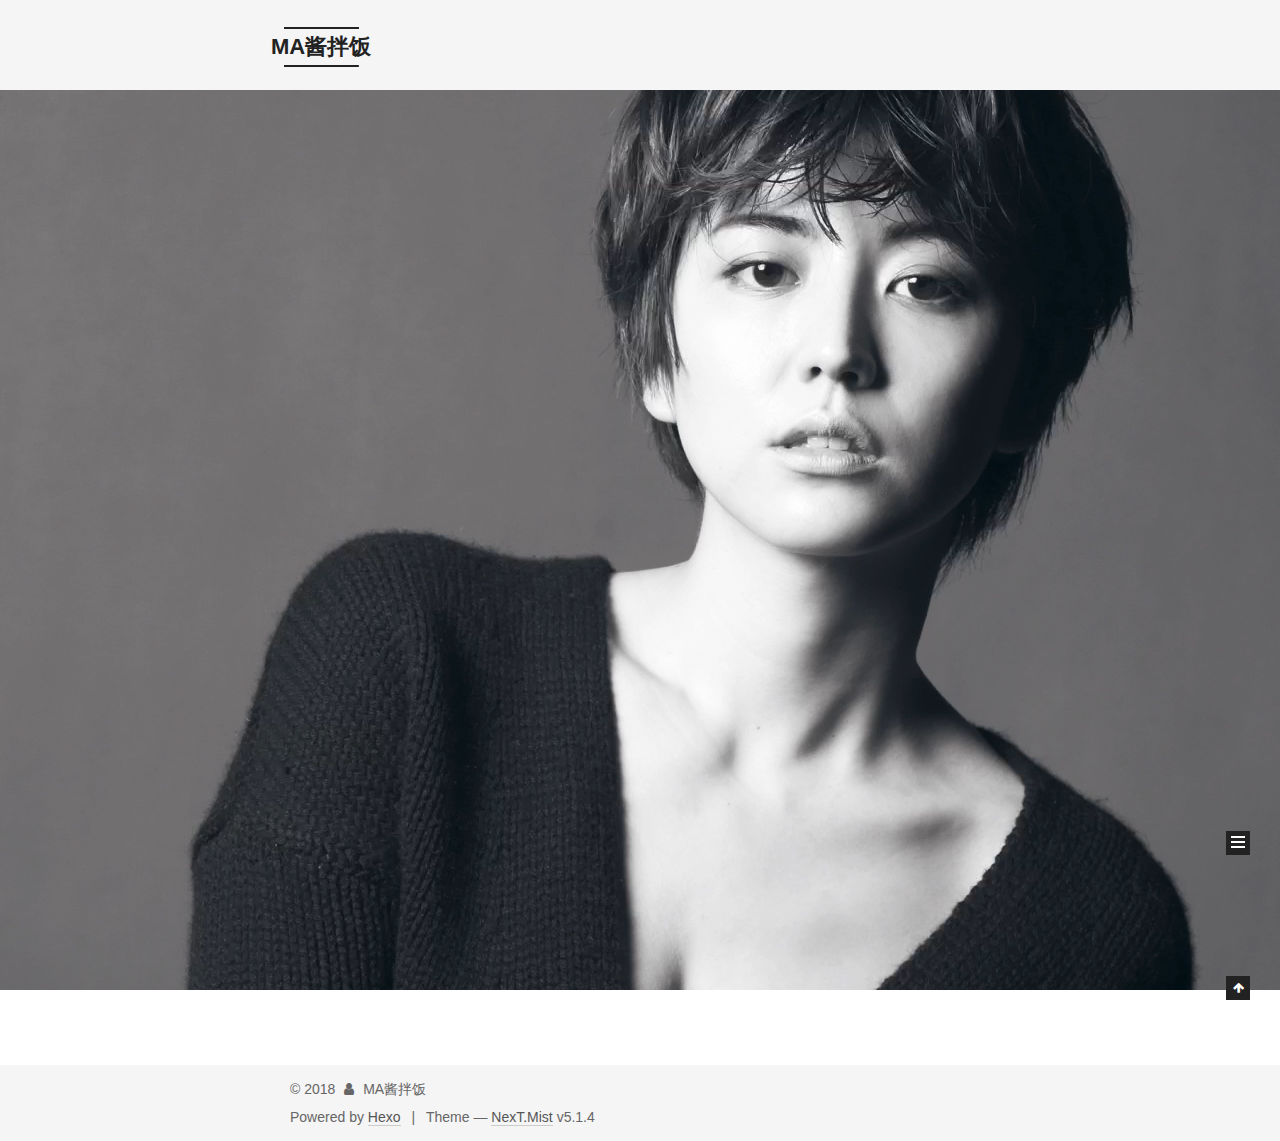
==== commit 7a54b302: "Site updated: 2018-10-28 22:56:43" ====
--- a/index.html
+++ b/index.html
@@ -242,12 +242,260 @@
   
   
   <div class="post-block">
-    <link itemprop="mainEntityOfPage" href="http://yoursite.com/2018/08/25/New-Post/">
+    <link itemprop="mainEntityOfPage" href="http://yoursite.com/2018/10/28/node-不是内部或外部命令/">
 
     <span hidden itemprop="author" itemscope itemtype="http://schema.org/Person">
       <meta itemprop="name" content="MA酱拌饭">
       <meta itemprop="description" content="">
-      <meta itemprop="image" content="/images/avatar.gif">
+      <meta itemprop="image" content="/images/masami.png">
+    </span>
+
+    <span hidden itemprop="publisher" itemscope itemtype="http://schema.org/Organization">
+      <meta itemprop="name" content="MA酱拌饭">
+    </span>
+
+    
+      <header class="post-header">
+
+        
+        
+          <h1 class="post-title" itemprop="name headline">
+                
+                <a class="post-title-link" href="/2018/10/28/node-不是内部或外部命令/" itemprop="url">'node'不是内部或外部命令</a></h1>
+        
+
+        <div class="post-meta">
+          <span class="post-time">
+            
+              <span class="post-meta-item-icon">
+                <i class="fa fa-calendar-o"></i>
+              </span>
+              
+                <span class="post-meta-item-text">Posted on</span>
+              
+              <time title="Post created" itemprop="dateCreated datePublished" datetime="2018-10-28T22:12:03+08:00">
+                2018-10-28
+              </time>
+            
+
+            
+
+            
+          </span>
+
+          
+
+          
+            
+          
+
+          
+          
+
+          
+
+          
+
+          
+
+        </div>
+      </header>
+    
+
+    
+    
+    
+    <div class="post-body" itemprop="articleBody">
+
+      
+      
+
+      
+        
+          <p>cmd提示 ‘node’ 不是内部或外部命令，也不是可运行的程序</p>
+          <!--noindex-->
+          <div class="post-button text-center">
+            <a class="btn" href="/2018/10/28/node-不是内部或外部命令/#more" rel="contents">
+              Read more &raquo;
+            </a>
+          </div>
+          <!--/noindex-->
+        
+      
+    </div>
+    
+    
+    
+
+    
+
+    
+
+    
+
+    <footer class="post-footer">
+      
+
+      
+
+      
+
+      
+      
+        <div class="post-eof"></div>
+      
+    </footer>
+  </div>
+  
+  
+  
+  </article>
+
+
+    
+      
+
+  
+
+  
+  
+  
+
+  <article class="post post-type-normal" itemscope itemtype="http://schema.org/Article">
+  
+  
+  
+  <div class="post-block">
+    <link itemprop="mainEntityOfPage" href="http://yoursite.com/2018/08/26/test3/">
+
+    <span hidden itemprop="author" itemscope itemtype="http://schema.org/Person">
+      <meta itemprop="name" content="MA酱拌饭">
+      <meta itemprop="description" content="">
+      <meta itemprop="image" content="/images/masami.png">
+    </span>
+
+    <span hidden itemprop="publisher" itemscope itemtype="http://schema.org/Organization">
+      <meta itemprop="name" content="MA酱拌饭">
+    </span>
+
+    
+      <header class="post-header">
+
+        
+        
+          <h1 class="post-title" itemprop="name headline">
+                
+                <a class="post-title-link" href="/2018/08/26/test3/" itemprop="url">讲讲自己</a></h1>
+        
+
+        <div class="post-meta">
+          <span class="post-time">
+            
+              <span class="post-meta-item-icon">
+                <i class="fa fa-calendar-o"></i>
+              </span>
+              
+                <span class="post-meta-item-text">Posted on</span>
+              
+              <time title="Post created" itemprop="dateCreated datePublished" datetime="2018-08-26T22:34:31+08:00">
+                2018-08-26
+              </time>
+            
+
+            
+
+            
+          </span>
+
+          
+
+          
+            
+          
+
+          
+          
+
+          
+
+          
+
+          
+
+        </div>
+      </header>
+    
+
+    
+    
+    
+    <div class="post-body" itemprop="articleBody">
+
+      
+      
+
+      
+        
+          <p>嗨！这同样是一篇测试文章，请随缘观看。</p>
+          <!--noindex-->
+          <div class="post-button text-center">
+            <a class="btn" href="/2018/08/26/test3/#more" rel="contents">
+              Read more &raquo;
+            </a>
+          </div>
+          <!--/noindex-->
+        
+      
+    </div>
+    
+    
+    
+
+    
+
+    
+
+    
+
+    <footer class="post-footer">
+      
+
+      
+
+      
+
+      
+      
+        <div class="post-eof"></div>
+      
+    </footer>
+  </div>
+  
+  
+  
+  </article>
+
+
+    
+      
+
+  
+
+  
+  
+  
+
+  <article class="post post-type-normal" itemscope itemtype="http://schema.org/Article">
+  
+  
+  
+  <div class="post-block">
+    <link itemprop="mainEntityOfPage" href="http://yoursite.com/2018/08/25/New-Post/">
+
+    <span hidden itemprop="author" itemscope itemtype="http://schema.org/Person">
+      <meta itemprop="name" content="MA酱拌饭">
+      <meta itemprop="description" content="">
+      <meta itemprop="image" content="/images/masami.png">
     </span>
 
     <span hidden itemprop="publisher" itemscope itemtype="http://schema.org/Organization">
@@ -389,6 +637,10 @@
         <div class="site-overview">
           <div class="site-author motion-element" itemprop="author" itemscope itemtype="http://schema.org/Person">
             
+              <img class="site-author-image" itemprop="image"
+                src="/images/masami.png"
+                alt="MA酱拌饭" />
+            
               <p class="site-author-name" itemprop="name">MA酱拌饭</p>
               <p class="site-description motion-element" itemprop="description">三流代码，一流BUG</p>
           </div>
@@ -400,7 +652,7 @@
               
                 <a href="/archives/">
               
-                  <span class="site-state-item-count">1</span>
+                  <span class="site-state-item-count">3</span>
                   <span class="site-state-item-name">posts</span>
                 </a>
               </div>
--- a/css/main.css
+++ b/css/main.css
@@ -1329,7 +1329,6 @@
   box-sizing: border-box;
   margin: auto;
   padding: 3px;
-  border: 1px solid #ddd;
 }
 .posts-expand .post-body .fancybox img {
   margin: 0 auto 25px;
@@ -1822,7 +1821,7 @@
   width: 4px;
   height: 4px;
   border-radius: 50%;
-  background: #ff9aff;
+  background: #d6e0a8;
 }
 .links-of-blogroll {
   font-size: 13px;
